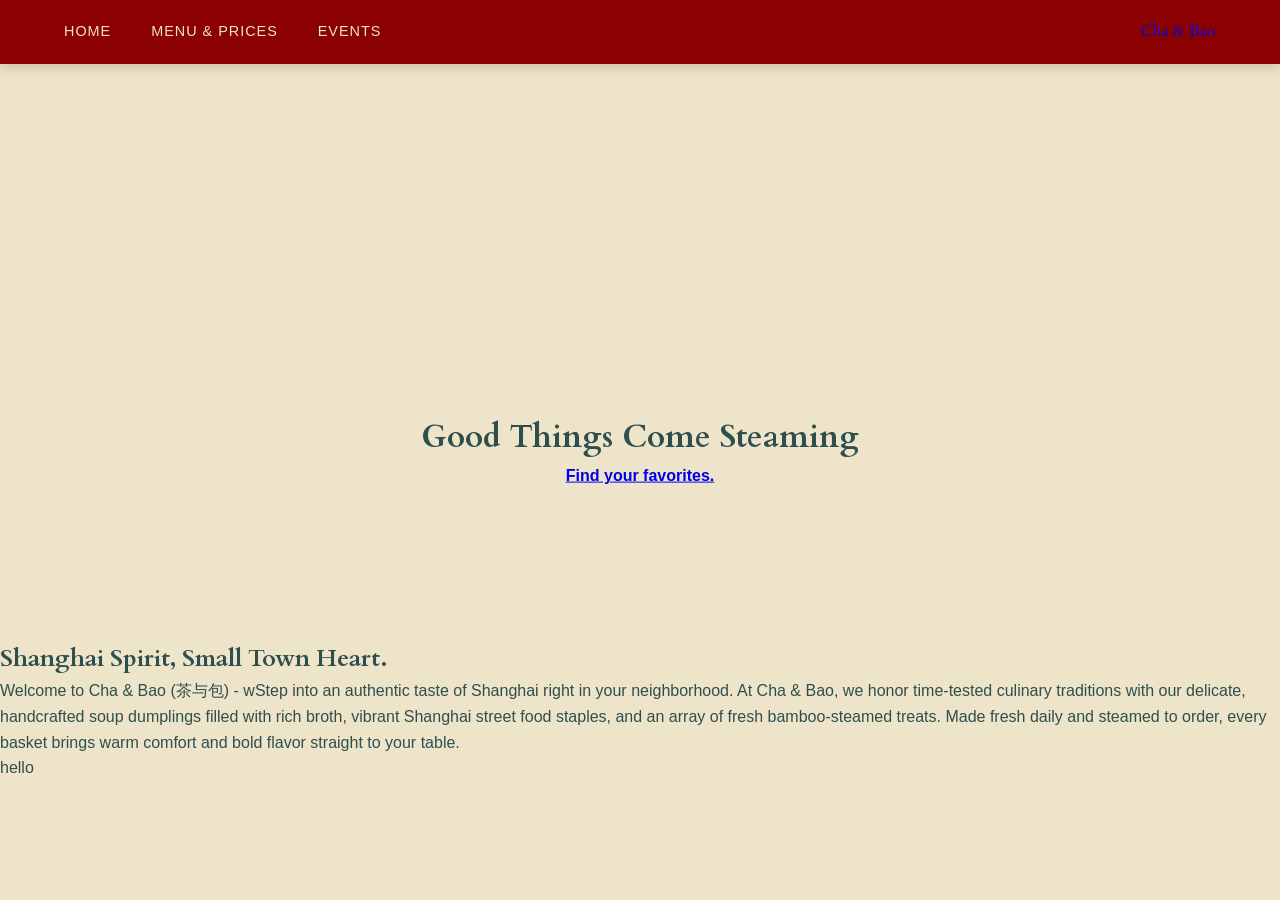
==== index.html @ 49b48677 "Update index.html" ====
<!DOCTYPE html>
<html lang="en">
<head>
    <meta charset="UTF-8">
    <meta name="viewport" content="width=device-width, initial-scale=1.0">
    <title>Cha & Bao | Your favorite Tea and Treats</title>
    <link href="https://fonts.googleapis.com/css2?family=Cardo:ital,wght@0,400;0,700;1,400&family=EB+Garamond:ital,wght@0,400..800;1,400..800&display=swap" rel="stylesheet">
    <link rel="stylesheet" href="style.css">
</head>
<body>
<header>
    <nav class="navbar">
        <ul class="navbar-tabs">
            <!-- Left Group -->
            <li class="nav-left">
                <a href="#catalogue">HOME</a>
                <a href="our-story.html">MENU & PRICES</a>
                <a href="events.html">EVENTS</a>
            </li>

            <!-- Center Group -->
            <li class="nav-center">
                <a id="brand-name" href="#home">Cha & Bao</a>
            </li>
        </ul>
    </nav>
</header>

 <!-- HERO SLIDER SECTION -->
    <main id="home" class="section-container">
        <div class="slider-wrapper">
            <div class="slider">
                <video id="slide-1" autoplay loop muted playsinline alt="Video Mat">
                    <source src="video/forma-vid.mp4" type="video/mp4">
                    Your browser does not support the video tag.
                </video>

                <img id="slide-2" src="images/Home-slider/yoga-pose-vig.png" alt="Yoga Session">

                <video id="slide-3" autoplay loop muted playsinline alt="Video Mat">
                    <source src="video/forma-mat-vid.mp4" type="video/mp4">
                    Your browser does not support the video tag.
                </video>
            </div>

            <div class="hero-overlay">
                <h1 class="home-quote">Good Things Come Steaming</h1>
                <div class="button-container">
                    <h4 class="shop-button"><a href="#catalogue">Find your favorites.</a></h4>
                </div>
            </div>

            <div class="slider-nav">
                <a href="#slide-1"></a>
                <a href="#slide-2"></a>
                <a href="#slide-3"></a>
            </div>
        </div>
    </main>

    <section>
        <div>
            <h1>Shanghai Spirit, Small Town Heart.</h1>
            <p>Welcome to Cha & Bao (茶与包) - wStep into an authentic taste of Shanghai 
                right in your neighborhood. At Cha & Bao, we honor time-tested culinary 
                traditions with our delicate, handcrafted soup dumplings filled with rich broth, 
                vibrant Shanghai street food staples, and an array of fresh bamboo-steamed treats.
                Made fresh daily and steamed to order, every basket brings warm comfort and bold 
                flavor straight to your table. 
            </p>

            <p> hello </p>
        </div>
    </section>
</body>
</html>
---- style.css ----
* {
    box-sizing: border-box;
    margin: 0;
    padding: 0;
}

html {
    scroll-behavior: smooth;
}

body {
    font-family: 'Poppins', sans-serif;
    background-color: #ede4ca; 
    color: #2f4f4f; 
    line-height: 1.6;
}

h1, h2, h3, 
#brand-name {
    font-family: 'Cardo', serif;
}

/*  NAVIGATION (HEADER) */
header {
    position: fixed;
    top: 0;
    left: 0;
    width: 100%;
    background-color: #8b0000; 
    box-shadow: 0 4px 12px rgba(0, 0, 0, 0.15);
    z-index: 1000;
}

.navbar-tabs {
    display: flex;
    justify-content: space-between;
    align-items: center;
    list-style: none;
    padding: 1.2rem 4rem;
}

.nav-left {
    display: flex;
    gap: 2.5rem;
}

.nav-left a {
    text-decoration: none;
    color: #ede4ca;
    font-size: 0.9rem;
    font-weight: 500;
    letter-spacing: 1px;
    transition: color 0.3s ease;
}

.nav-left a:hover {
    color: #d4af37; 
}

.nav-center a#brand-name {
    display: flex;
    justify-content: center;
    align-items: center;
    text-decoration: none;
}

.nav-logo {
    height: 70px; 
    width: auto;
    display: block;
    transition: transform 0.3s ease; /* Adds a smooth hover effect */
}

.nav-logo:hover {
    transform: scale(1.05);
}

/* =========================================
   HERO SLIDER
========================================= */
.hero-section {
    position: relative;
    width: 100%;
    height: 100vh;
    background-color: #1a1a1a;
}

.slider-wrapper {
    width: 100%;
    height: 100%;
    overflow: hidden;
}

.slider {
    display: flex;
    height: 100%;
    overflow-x: auto;
    scroll-snap-type: x mandatory;
    scrollbar-width: none; /* Firefox */
}

.slider::-webkit-scrollbar {
    display: none; /* Chrome/Safari */
}

.slider video, 
.slider img {
    flex: 0 0 100vw;
    width: 100vw;
    height: 100%;
    object-fit: cover;
    scroll-snap-align: start;
    filter: brightness(0.5); /* Darkens media to make text pop */
}

.hero-overlay {
    position: absolute;
    top: 50%;
    left: 50%;
    transform: translate(-50%, -50%);
    text-align: center;
    width: 90%;
    max-width: 1000px;
    z-index: 2;
}

.hero-quote {
    font-size: clamp(3rem, 6vw, 6rem);
    color: #faf8f5;
    text-shadow: 2px 4px 12px rgba(0, 0, 0, 0.8);
    margin-bottom: 2rem;
    line-height: 1.1;
}

/* Call to Action Buttons */
.cta-button {
    background-color: #8b0000; /* Deep Crimson Red */
    color: #faf8f5;
    font-family: 'Poppins', sans-serif;
    font-size: 1.1rem;
    font-weight: 600;
    text-transform: uppercase;
    letter-spacing: 1.5px;
    padding: 16px 40px;
    border-radius: 4px;
    text-decoration: none;
    display: inline-block;
    transition: background-color 0.3s ease, transform 0.2s ease;
    box-shadow: 0 4px 15px rgba(139, 0, 0, 0.4);
}

.cta-button:hover {
    background-color: #d4af37;
    color: #2f4f4f;
    transform: translateY(-3px);
    box-shadow: 0 6px 20px rgba(212, 175, 55, 0.4);
}

/* =========================================
   ABOUT SECTION
========================================= */
.about-section {
    padding: 6rem 2rem;
    background-color: #faf8f5;
    text-align: center;
}

.about-intro {
    max-width: 800px;
    margin: 0 auto 5rem auto;
}

.about-intro h2 {
    font-size: 3rem;
    color: #8b0000;
    margin-bottom: 1.5rem;
}

.about-intro p {
    font-size: 1.05rem;
    color: #2f4f4f;
    line-height: 1.8;
}

.features-wrapper {
    display: grid;
    grid-template-columns: repeat(auto-fit, minmax(280px, 1fr));
    gap: 2.5rem;
    max-width: 1200px;
    margin: 0 auto;
}

.feature-card {
    background: #ffffff;
    padding: 2.5rem 2rem;
    border-top: 8px solid #d4af37;
    border-radius: 0 0 8px 8px;
    box-shadow: 0 10px 30px rgba(0, 0, 0, 0.06);
    transition: transform 0.3s ease;
}

.feature-card h3 {
    font-size: 1.6rem;
    color: #8b0000;
    margin-bottom: 1rem;
}

.feature-card p {
    font-size: 0.95rem;
    color: #555;
}

/* =========================================
   PROMOTIONAL BOX (DOTTED STYLING)
========================================= */
.promo-section {
    padding: 7rem 2rem;
    background-color: #8b0000;
    background-size: 30px 30px;
    display: flex;
    justify-content: center;
    align-items: center;
}

.promo-content {
    background-color: #faf8f5;
    border: 8px dotted #d4af37;
    padding: 4rem 3rem;
    max-width: 750px;
    text-align: center;
    border-radius: 12px;
    box-shadow: 0 15px 40px rgba(0, 0, 0, 0.3);
}

.promo-content h2 {
    font-size: 2.8rem;
    color: #8b0000;
    margin-bottom: 0.5rem;
}

.promo-content h5 {
    font-family: 'Poppins', sans-serif;
    font-size: 1.2rem;
    font-weight: 600;
    color: #d4af37;
    margin-bottom: 1.5rem;
    text-transform: uppercase;
    letter-spacing: 1px;
}

.promo-content p {
    font-size: 1.1rem;
    color: #2f4f4f;
    margin-bottom: 2.5rem;
    font-style: italic;
}

/* =========================================
   LOCATION SECTION
========================================= */
.location-section {
    padding: 6rem 2rem;
    background-color: #ffffff;
    text-align: center;
}

.location-content {
    max-width: 800px;
    margin: 0 auto;
}

.location-content h2 {
    font-size: 3rem;
    color: #8b0000;
    margin-bottom: 1rem;
}

.location-content > p {
    font-size: 1.05rem;
    margin-bottom: 3rem;
    color: #555;
}

.location-content img {
    width: 100%;
    max-height: 450px;
    object-fit: cover;
    border-radius: 12px;
    margin-bottom: 2.5rem;
    box-shadow: 0 8px 25px rgba(0, 0, 0, 0.1);
}

.store-address {
    font-style: normal;
    font-size: 1.1rem;
    line-height: 1.8;
}

.store-address strong {
    font-family: 'Cardo', serif;
    font-size: 1.5rem;
    color: #8b0000;
    display: block;
    margin-bottom: 0.5rem;
}

/* =========================================
   MENU HERO INTRO
========================================= */
.menu-section {
    padding: 12rem 2rem 6rem 2rem;
    background-color: #faf8f5;
    color: #1a1a1a;
    text-align: center;
}

.menu-section h1 {
    font-size: clamp(3rem, 5vw, 4.5rem);
    color: #d4af37;
    margin-bottom: 1rem;
}

.menu-section p {
    font-size: 1.1rem;
    margin-bottom: 2.5rem;
    opacity: 0.9;
}

.order-button a {
    background-color: #8b0000;
    color: #faf8f5;
    padding: 14px 36px;
    border-radius: 4px;
    text-decoration: none;
    font-weight: 600;
    letter-spacing: 1px;
    transition: background-color 0.3s ease;
}

.order-button a:hover {
    background-color: #faf8f5;
    color: #8b0000;
}

/* =========================================
   MENU CATALOGUE GRID (CSS GRID)
========================================= */
.menu-options {
    display: grid;
    grid-template-columns: repeat(auto-fill, minmax(280px, 1fr));
    gap: 2.5rem;
    max-width: 1300px;
    margin: 0 auto;
    padding: 5rem 2rem;
}

/* Spans the category title across all grid columns */
.menu-options > h1 {
    grid-column: 1 / -1;
    text-align: center;
    font-size: 2.8rem;
    color: #8b0000;
    border-bottom: 2px solid #d4af37;
    padding-bottom: 1rem;
    margin-bottom: 1rem;
}

.menu-card {
    background-color: #ffffff;
    border-radius: 8px;
    overflow: hidden;
    box-shadow: 0 4px 15px rgba(0, 0, 0, 0.05);
    display: flex;
    flex-direction: column;
    transition: transform 0.3s ease, box-shadow 0.3s ease;
}

.menu-card:hover {
    transform: translateY(-8px);
    box-shadow: 0 12px 30px rgba(0, 0, 0, 0.1);
}

.mat-img-wrapper {
    position: relative;
    width: 100%;
    aspect-ratio: 4 / 3;
    background-color: #e9e5df; /* Placeholder bg */
    overflow: hidden;
}

.mat-img-wrapper img {
    width: 100%;
    height: 100%;
    object-fit: cover;
    position: absolute;
    top: 0;
    left: 0;
    transition: opacity 0.4s ease;
}

.hover-img {
    opacity: 0;
    z-index: 1;
}

.mat-img-wrapper:hover .hover-img {
    opacity: 1;
}

.mat-img-wrapper:hover .base-img {
    opacity: 0;
}

.badge {
    position: absolute;
    top: 15px;
    left: 15px;
    background-color: #d4af37;
    color: #1a1a1a;
    padding: 6px 12px;
    font-size: 0.75rem;
    font-weight: 700;
    letter-spacing: 1px;
    border-radius: 4px;
    z-index: 2;
}

/* Quick Add Hover Button */
.quick-add-btn {
    position: absolute;
    bottom: -60px;
    left: 50%;
    transform: translateX(-50%);
    background-color: #8b0000;
    color: #ffffff;
    border: none;
    padding: 12px 0;
    width: 85%;
    border-radius: 4px;
    font-family: 'Poppins', sans-serif;
    font-weight: 600;
    letter-spacing: 1px;
    cursor: pointer;
    opacity: 0;
    z-index: 3;
    transition: bottom 0.3s ease, opacity 0.3s ease, background-color 0.2s ease;
}

.menu-card:hover .quick-add-btn {
    bottom: 20px;
    opacity: 1;
}

.quick-add-btn:hover {
    background-color: #2f4f4f;
}

.food-info {
    padding: 1.5rem;
    display: flex;
    flex-direction: column;
    align-items: center;
    text-align: center;
    flex-grow: 1;
    justify-content: space-between;
}

.food-name {
    font-size: 1.05rem;
    font-weight: 600;
    color: #2f4f4f;
    margin-bottom: 0.8rem;
    line-height: 1.4;
}

.food-price {
    font-size: 1.2rem;
    font-weight: 700;
    color: #8b0000;
}

/* =========================================
   MENU NOTES
========================================= */
.menu-notes {
    max-width: 900px;
    margin: 0 auto 6rem auto;
    padding: 3rem;
    background-color: #2f4f4f;
    color: #faf8f5;
    border-radius: 8px;
    box-shadow: 0 10px 30px rgba(0, 0, 0, 0.15);
}

.menu-notes ul {
    list-style-type: none;
}

.menu-notes li {
    font-size: 1rem;
    margin-bottom: 1rem;
    display: flex;
    align-items: flex-start;
}

.menu-notes li::before {
    content: '🥟';
    margin-right: 12px;
    font-size: 1.2rem;
}

/* =========================================
   RESPONSIVENESS
========================================= */
@media (max-width: 992px) {
    .promo-content {
        padding: 3rem 2rem;
    }
    
    .menu-options {
        grid-template-columns: repeat(auto-fill, minmax(240px, 1fr));
    }
}

@media (max-width: 768px) {
    .navbar-tabs {
        flex-direction: column;
        padding: 1rem;
        gap: 1rem;
    }
    
    .nav-left {
        width: 100%;
        justify-content: center;
        gap: 1.5rem;
    }
    
    .hero-quote {
        font-size: 3rem;
    }

    .about-section {
        padding: 4rem 1.5rem;
    }

    .promo-section {
        padding: 4rem 1.5rem;
    }
    
    .promo-content h2 {
        font-size: 2.2rem;
    }

    .menu-options {
        padding: 3rem 1.5rem;
    }

    .menu-options > h1 {
        font-size: 2.2rem;
    }

    .quick-add-btn {
        /* Always show on mobile since there is no hover */
        bottom: 20px;
        opacity: 1;
        background-color: rgba(139, 0, 0, 0.9);
    }
}
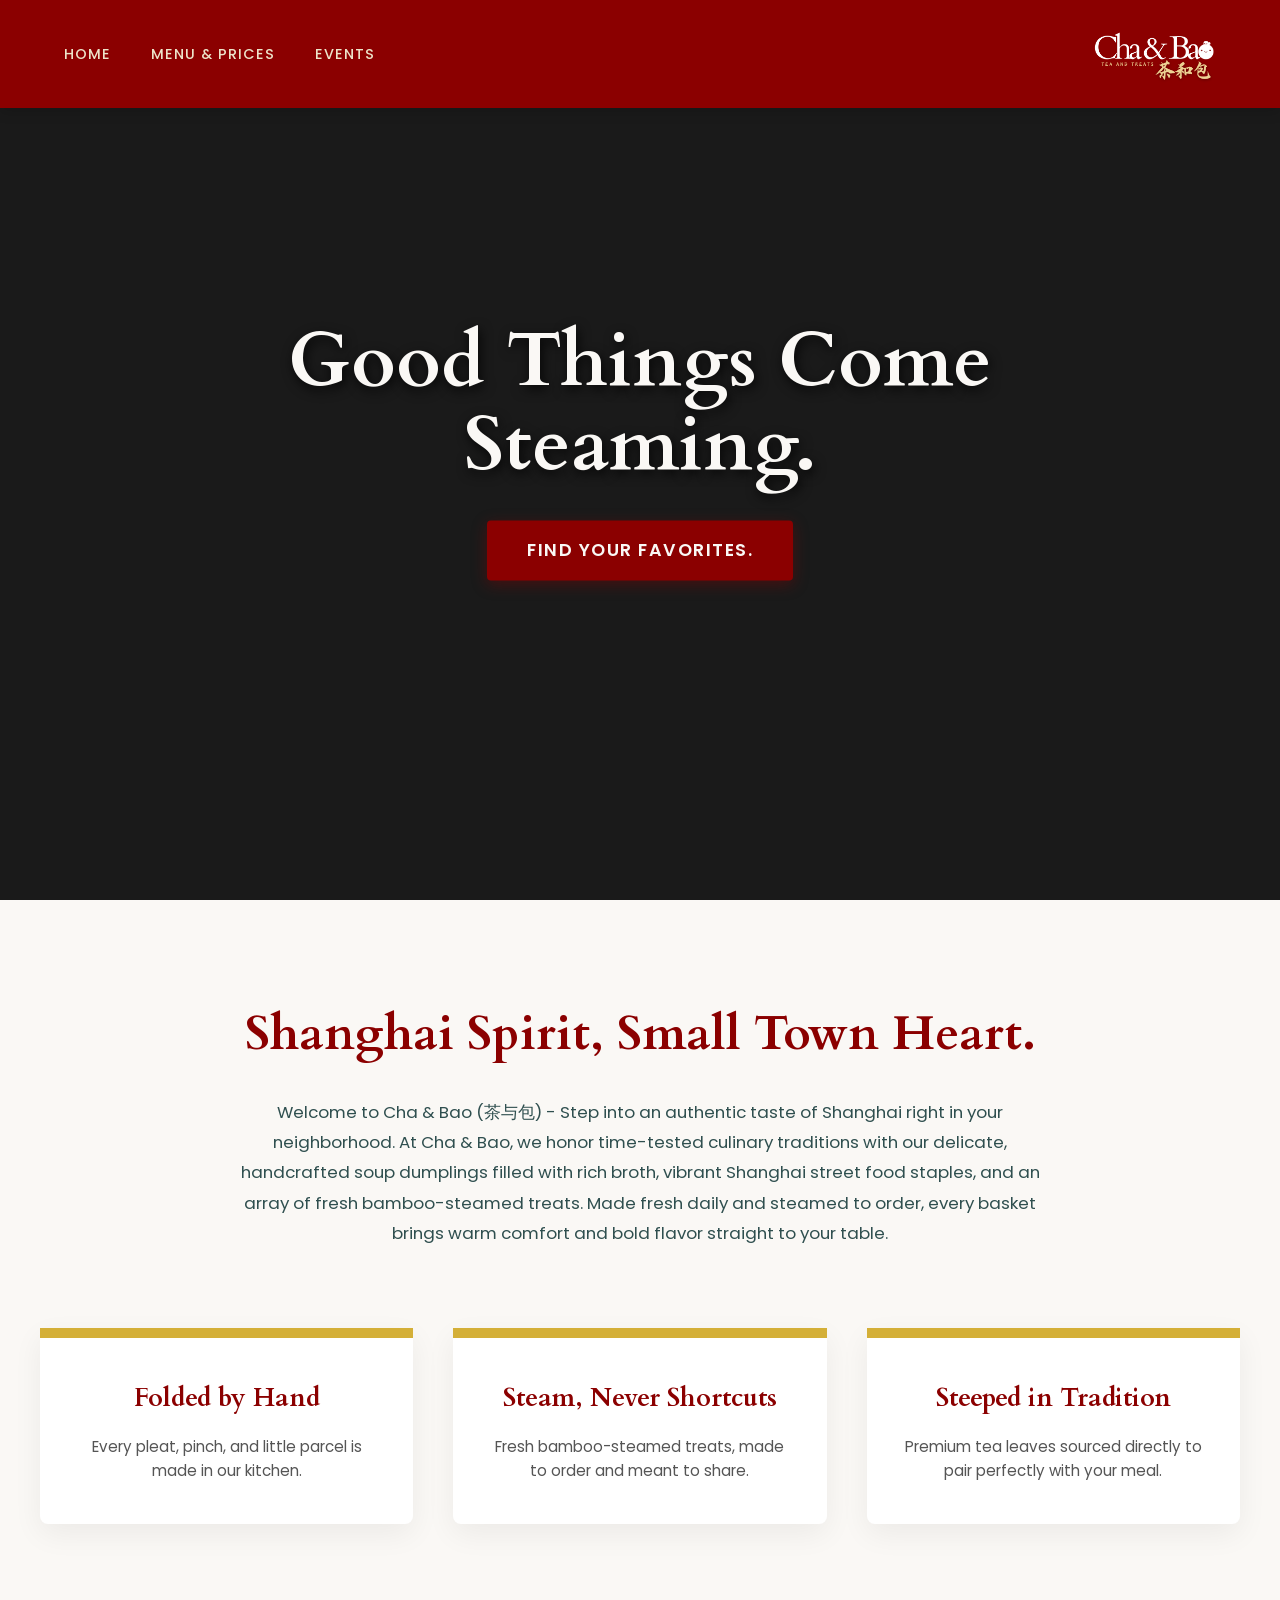
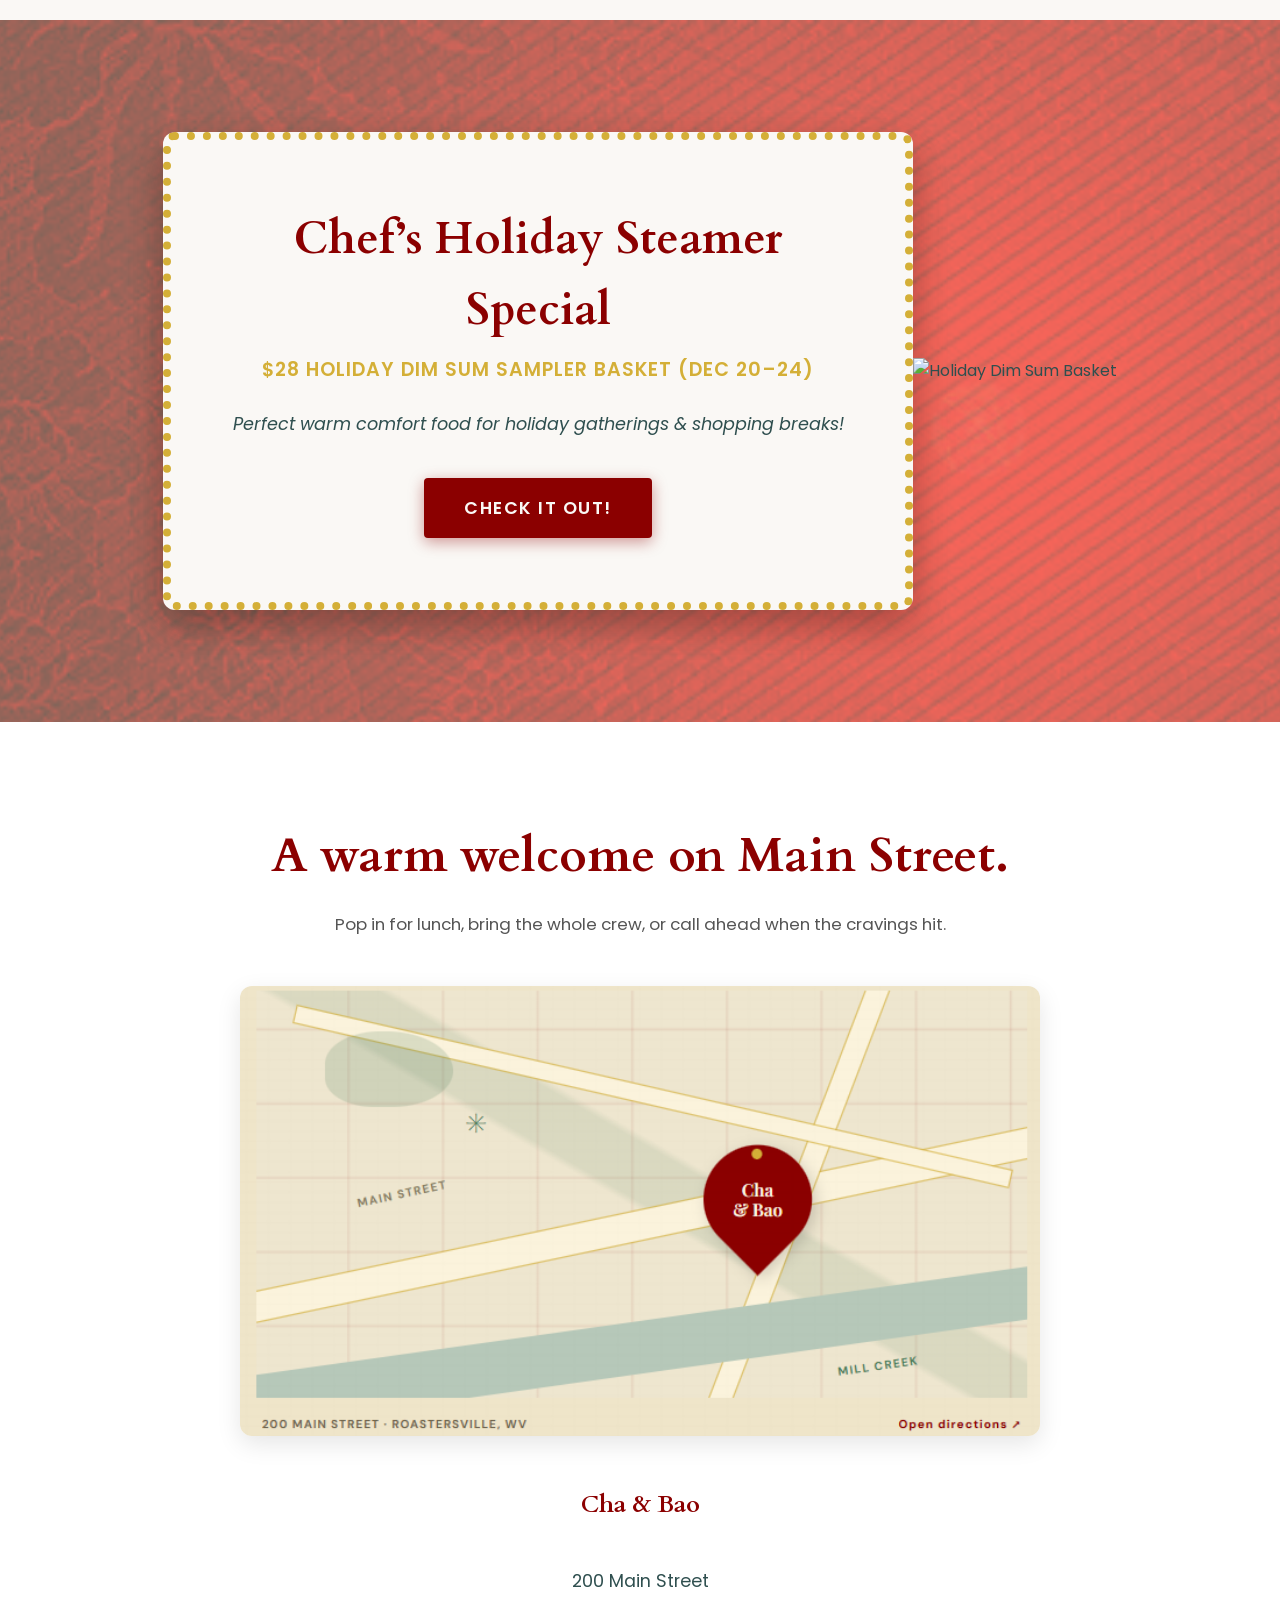
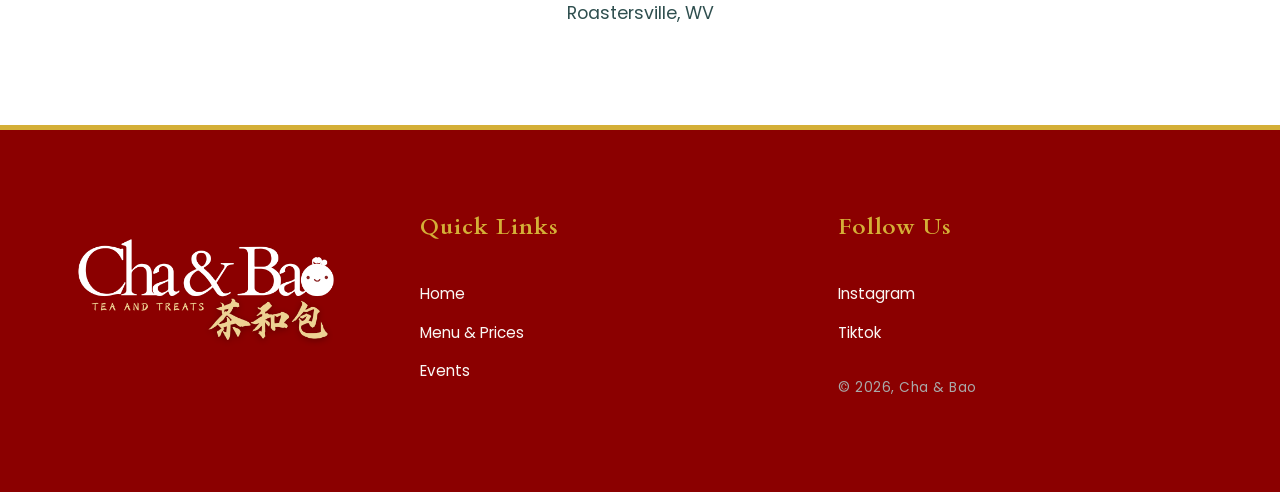
==== commit e003f8c2: "Added images + revised image names" ====
--- a/index.html
+++ b/index.html
@@ -3,9 +3,11 @@
 <head>
     <meta charset="UTF-8">
     <meta name="viewport" content="width=device-width, initial-scale=1.0">
-    <title>Cha & Bao | Your favorite Tea and Treats</title>
+    <title>Cha & Bao - Manager: IRELLE MIRANDA & Assistant Manager: IRISH MATIGNAS  </title>
     <link href="https://fonts.googleapis.com/css2?family=Cardo:ital,wght@0,400;0,700;1,400&family=EB+Garamond:ital,wght@0,400..800;1,400..800&display=swap" rel="stylesheet">
     <link rel="stylesheet" href="style.css">
+    <link href="https://fonts.googleapis.com/css2?family=Poppins:ital,wght@0,100;0,200;0,300;0,400;0,500;0,600;0,700;0,800;0,900;1,100;1,200;1,300;1,400;1,500;1,600;1,700;1,800;1,900&display=swap" rel="stylesheet">
+    <link rel="icon" type="image/png" sizes="180x180" href="images/dumpling-logo.png">
 </head>
 <body>
 <header>
@@ -13,40 +15,45 @@
         <ul class="navbar-tabs">
             <!-- Left Group -->
             <li class="nav-left">
-                <a href="#catalogue">HOME</a>
-                <a href="our-story.html">MENU & PRICES</a>
+                <a href="#home">HOME</a>
+                <a href="menu.html">MENU & PRICES</a>
                 <a href="events.html">EVENTS</a>
             </li>
 
             <!-- Center Group -->
             <li class="nav-center">
-                <a id="brand-name" href="#home">Cha & Bao</a>
+                <a id="brand-name" href="#home">
+                    <img src="images/chaobao-logo.png" alt="Cha & Bao Logo" class="nav-logo">
+                </a>
             </li>
         </ul>
     </nav>
 </header>
 
- <!-- HERO SLIDER SECTION -->
-    <main id="home" class="section-container">
+    <!-- HERO SLIDER SECTION -->
+    <main id="home" class="hero-section">
         <div class="slider-wrapper">
             <div class="slider">
-                <video id="slide-1" autoplay loop muted playsinline alt="Video Mat">
-                    <source src="video/forma-vid.mp4" type="video/mp4">
+                <video id="slide-1" autoplay loop muted playsinline alt="Steaming Dumplings Video">
+                    <source src="videos/landing-page1.mp4" type="video/mp4">
                     Your browser does not support the video tag.
                 </video>
 
-                <img id="slide-2" src="images/Home-slider/yoga-pose-vig.png" alt="Yoga Session">
+                <video id="slide-2" autoplay loop muted playsinline alt="Steaming Dumplings Video">
+                    <source src="videos/landing-page2.mp4" type="video/mp4">
+                    Your browser does not support the video tag.
+                </video>
 
-                <video id="slide-3" autoplay loop muted playsinline alt="Video Mat">
-                    <source src="video/forma-mat-vid.mp4" type="video/mp4">
+                <video id="slide-3" autoplay loop muted playsinline alt="Steaming Dumplings Video">
+                    <source src="videos/landing-page3.mp4" type="video/mp4">
                     Your browser does not support the video tag.
                 </video>
             </div>
 
             <div class="hero-overlay">
-                <h1 class="home-quote">Good Things Come Steaming</h1>
+                <h1 class="hero-quote">Good Things Come Steaming.</h1>
                 <div class="button-container">
-                    <h4 class="shop-button"><a href="#catalogue">Find your favorites.</a></h4>
+                    <a href="menu.html" class="cta-button">Find your favorites.</a>
                 </div>
             </div>
 
@@ -58,19 +65,100 @@
         </div>
     </main>
 
-    <section>
-        <div>
-            <h1>Shanghai Spirit, Small Town Heart.</h1>
-            <p>Welcome to Cha & Bao (茶与包) - wStep into an authentic taste of Shanghai 
+    <!-- ABOUT SECTION -->
+    <section id="about" class="about-section">
+        <div class="about-intro">
+            <h2>Shanghai Spirit, Small Town Heart.</h2>
+            <p>Welcome to Cha & Bao (茶与包) - Step into an authentic taste of Shanghai 
                 right in your neighborhood. At Cha & Bao, we honor time-tested culinary 
                 traditions with our delicate, handcrafted soup dumplings filled with rich broth, 
                 vibrant Shanghai street food staples, and an array of fresh bamboo-steamed treats.
                 Made fresh daily and steamed to order, every basket brings warm comfort and bold 
                 flavor straight to your table. 
             </p>
+        </div>
 
-            <p> hello </p>
+        <div class="features-wrapper">
+            <div class="feature-card">
+                <h3>Folded by Hand</h3>
+                <p>Every pleat, pinch, and little parcel is made in our kitchen.</p>
+            </div>
+
+            <div class="feature-card">
+                <h3>Steam, Never Shortcuts</h3>
+                <p>Fresh bamboo-steamed treats, made to order and meant to share.</p>
+            </div>
+
+            <div class="feature-card">
+                <h3>Steeped in Tradition</h3>
+                <p>Premium tea leaves sourced directly to pair perfectly with your meal.</p>
+            </div>
         </div>
     </section>
+
+    <!-- PROMO SECTION -->
+    <section id="promo" class="promo-section">
+        <div class="promo-content">
+            <h2>Chef’s Holiday Steamer Special</h2>
+            <h5>$28 Holiday Dim Sum Sampler Basket (Dec 20–24)</h5>
+            <p>Perfect warm comfort food for holiday gatherings & shopping breaks!</p>
+
+            <div class="button-container">
+                <a href="menu.html" class="cta-button">Check it out!</a>
+            </div>
+        </div>
+        
+        <!-- Added a proper class and placeholder image for your promo -->
+        <div class="promo-image-wrapper">
+            <img src="images/hero-slider/dim-sum-spread.png" alt="Holiday Dim Sum Basket">
+        </div>
+    </section>
+
+    <!-- LOCATION SECTION -->
+    <section id="location" class="location-section">
+        <div class="location-content">
+            <h2>A warm welcome on Main Street.</h2>
+            <p>Pop in for lunch, bring the whole crew, or call ahead when the cravings hit.</p>
+            
+            <img src="images/map.png" alt="Cha and Bao Storefront">
+            
+            <address class="store-address">
+                <strong>Cha & Bao</strong><br>
+                200 Main Street<br>
+                Roastersville, WV
+            </address>
+        </div>
+    </section>
+
+     <!-- FOOTER SECTION -->
+    <footer>
+        <section class="footer-section">
+            <div class="footer-content">
+                <div class="forma-descrip">
+                    <a href="index.html">
+                        <img id="chaobao-logo" src="images/chaobao-logo.png" alt="Chaobao-Logo">
+                    </a>
+                </div>
+
+                <div class="footer-column quick-links">
+                    <h4>Quick Links</h4>
+                    <ul>
+                        <li><a href="index.html">Home</a></li>
+                        <li><a href="menu.html">Menu & Prices</a></li>
+                        <li><a href="events.html">Events</a></li>
+                    </ul>
+                </div>
+
+                <div class="footer-column social-links">
+                    <h4>Follow Us</h4>
+                    <ul>
+                        <li><a href="https://www.instagram.com" target="_blank">Instagram</a></li>
+                        <li><a href="https://www.tiktok.com" target="_blank">Tiktok</a></li>
+                        <li class="copyright">© 2026, Cha & Bao</li>
+                    </ul>
+                </div>
+            </div>
+        </section>
+    </footer>
 </body>
 </html>
--- a/style.css
+++ b/style.css
@@ -110,7 +110,7 @@
     height: 100%;
     object-fit: cover;
     scroll-snap-align: start;
-    filter: brightness(0.5); /* Darkens media to make text pop */
+    filter: brightness(0.5);
 }
 
 .hero-overlay {
@@ -193,7 +193,7 @@
 .feature-card {
     background: #ffffff;
     padding: 2.5rem 2rem;
-    border-top: 8px solid #d4af37;
+    border-top: 10px solid #d4af37;
     border-radius: 0 0 8px 8px;
     box-shadow: 0 10px 30px rgba(0, 0, 0, 0.06);
     transition: transform 0.3s ease;
@@ -215,11 +215,11 @@
 ========================================= */
 .promo-section {
     padding: 7rem 2rem;
-    background-color: #8b0000;
-    background-size: 30px 30px;
+    background-image: url(images/red-bkg.png);
     display: flex;
     justify-content: center;
     align-items: center;
+    filter: brightness(1);
 }
 
 .promo-content {
@@ -418,7 +418,7 @@
     background-color: #d4af37;
     color: #1a1a1a;
     padding: 6px 12px;
-    font-size: 0.75rem;
+    font-size: 1rem;
     font-weight: 700;
     letter-spacing: 1px;
     border-radius: 4px;
@@ -431,11 +431,13 @@
     bottom: -60px;
     left: 50%;
     transform: translateX(-50%);
+
     background-color: #8b0000;
     color: #ffffff;
     border: none;
     padding: 12px 0;
     width: 85%;
+
     border-radius: 4px;
     font-family: 'Poppins', sans-serif;
     font-weight: 600;
@@ -510,6 +512,117 @@
 }
 
 /* =========================================
+   FOOTER SECTION
+========================================= */
+.footer-section {
+    background-color: #8b0000; /* Dark Slate Charcoal */
+    width: 100%;
+    color: #faf8f5;
+    font-family: 'Poppins', sans-serif;
+    border-top: 5px solid #d4af37; /* Gold accent line */
+}
+
+.footer-content {
+    max-width: 1200px;
+    margin: 0 auto;
+    padding: 5rem 2rem;
+    display: flex;
+    flex-wrap: wrap;
+    justify-content: space-between;
+    align-items: flex-start;
+    gap: 3rem;
+}
+
+.forma-descrip {
+    flex: 1 1 250px;
+    max-width: 300px;
+}
+
+#chaobao-logo {
+    height: 150px; /* Adjust this to size your logo */
+    width: auto;
+    display: block;
+    margin-bottom: 1rem;
+}
+
+.footer-column {
+    flex: 1 1 200px;
+}
+
+.footer-column h4 {
+    font-family: 'Cardo', serif;
+    font-size: 1.4rem;
+    color: #d4af37; /* Warm Gold */
+    margin-bottom: 1.5rem;
+    position: relative;
+    letter-spacing: 1px;
+}
+
+/* Red underline accent for footer headers */
+.footer-column h4::after {
+    content: '';
+    display: block;
+    width: 40px;
+    height: 3px;
+    background-color: #8b0000; /* Deep Crimson */
+    margin-top: 8px;
+    border-radius: 2px;
+}
+
+.footer-column ul {
+    list-style: none;
+    padding: 0;
+    margin: 0;
+}
+
+.footer-column li {
+    margin-bottom: 0.8rem;
+}
+
+.footer-column a {
+    color: #faf8f5;
+    text-decoration: none;
+    font-size: 0.95rem;
+    transition: color 0.3s ease, transform 0.3s ease;
+    display: inline-block;
+}
+
+/* Hover effect for links */
+.footer-column a:hover {
+    color: #d4af37;
+    transform: translateX(4px);
+}
+
+.social-links li.copyright {
+    margin-top: 2rem;
+    font-size: 0.85rem;
+    color: #a9a9a9;
+    letter-spacing: 0.5px;
+}
+
+/* =========================================
+   FOOTER RESPONSIVENESS
+========================================= */
+@media (max-width: 768px) {
+    .footer-content {
+        flex-direction: column;
+        text-align: center;
+        align-items: center;
+        gap: 3rem;
+        padding: 4rem 1.5rem;
+    }
+
+    .footer-column h4::after {
+        margin: 8px auto 0 auto; /* Centers the red underline on mobile */
+    }
+    
+    .forma-descrip {
+        display: flex;
+        justify-content: center;
+    }
+}
+
+/* =========================================
    RESPONSIVENESS
 ========================================= */
 @media (max-width: 992px) {
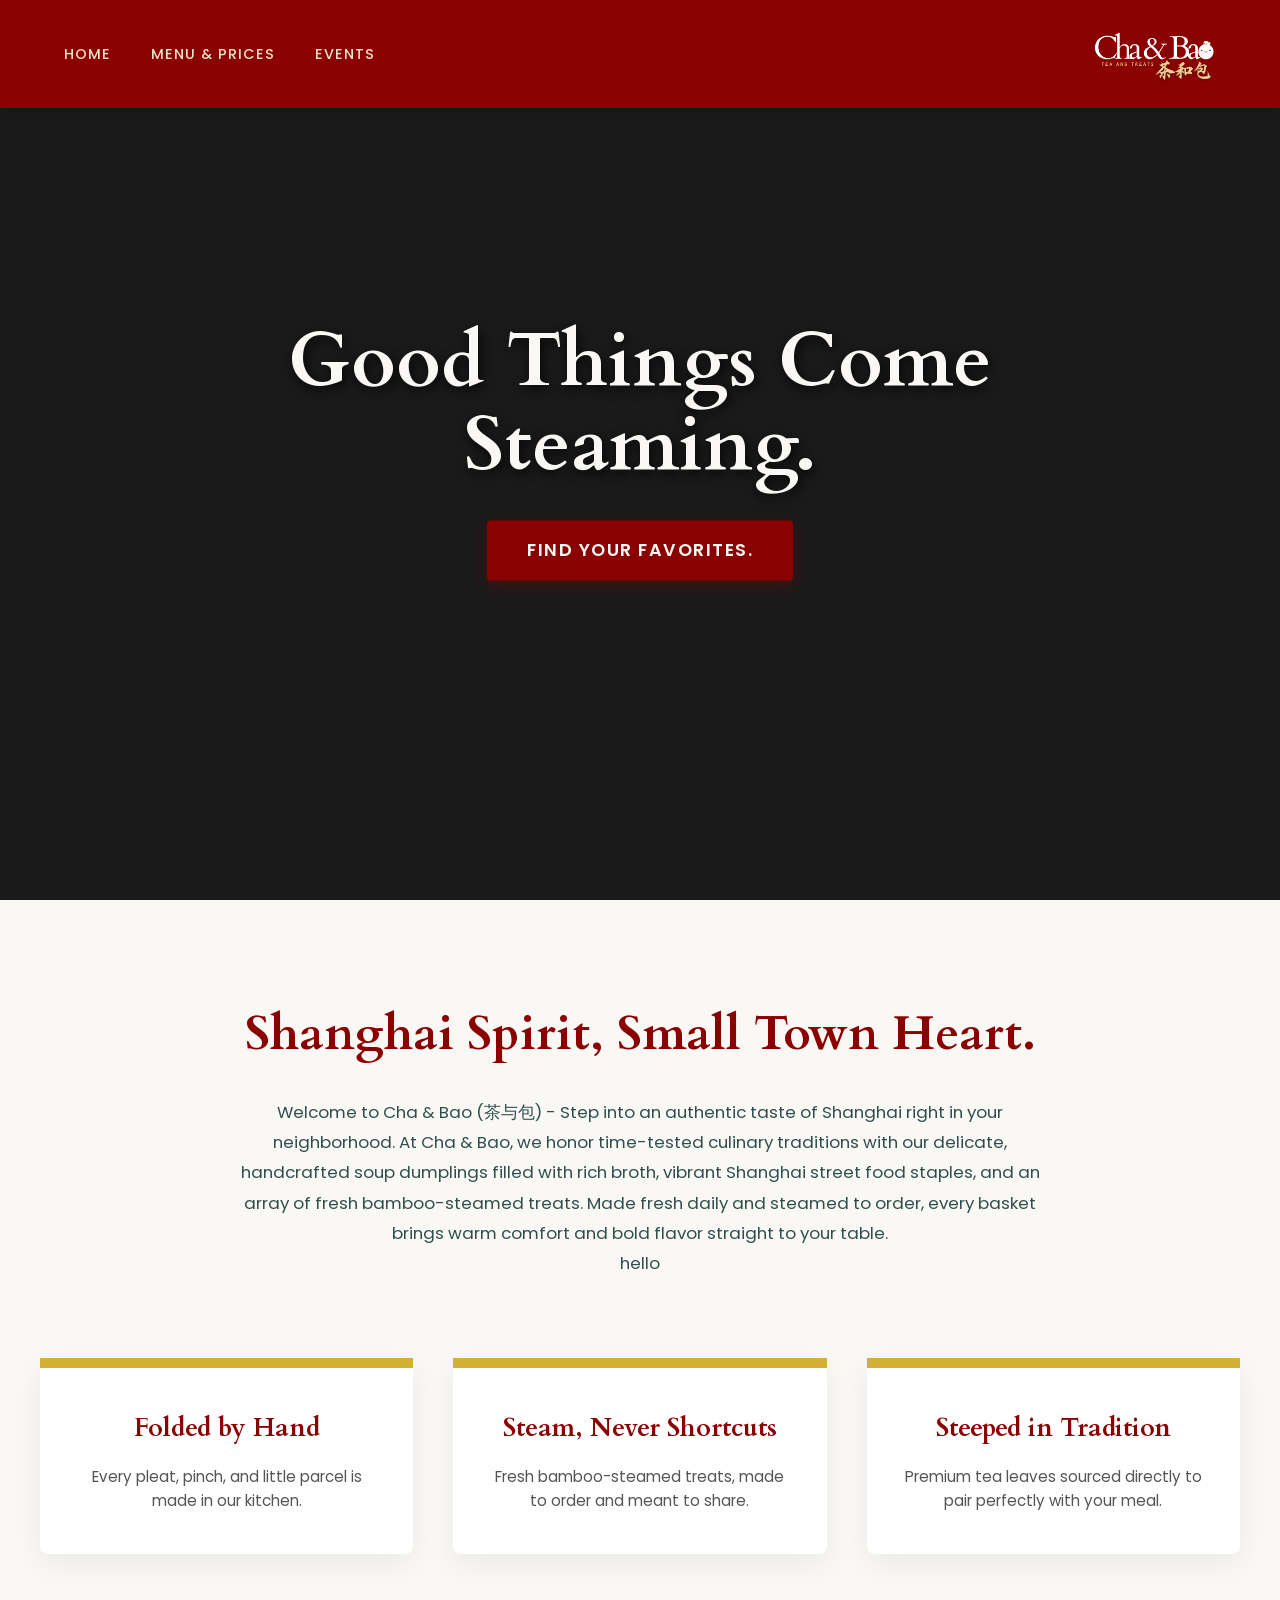
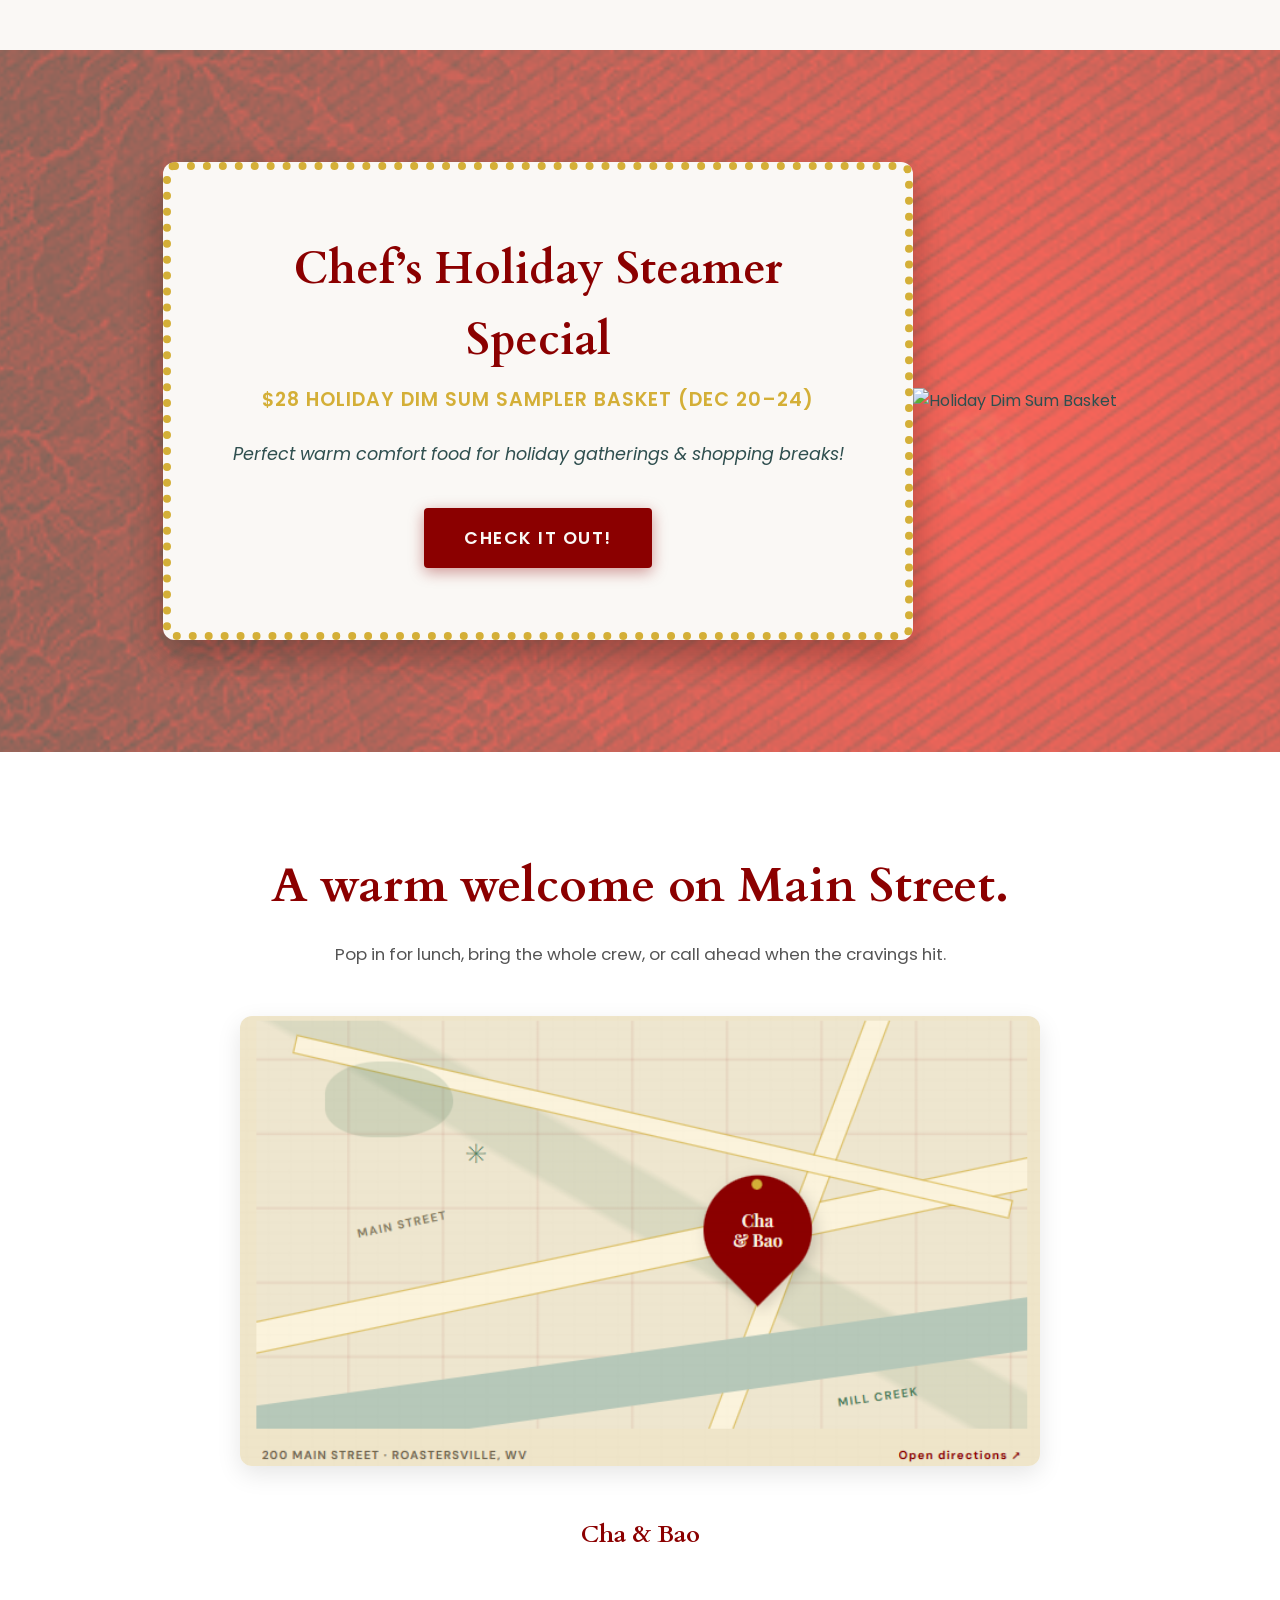
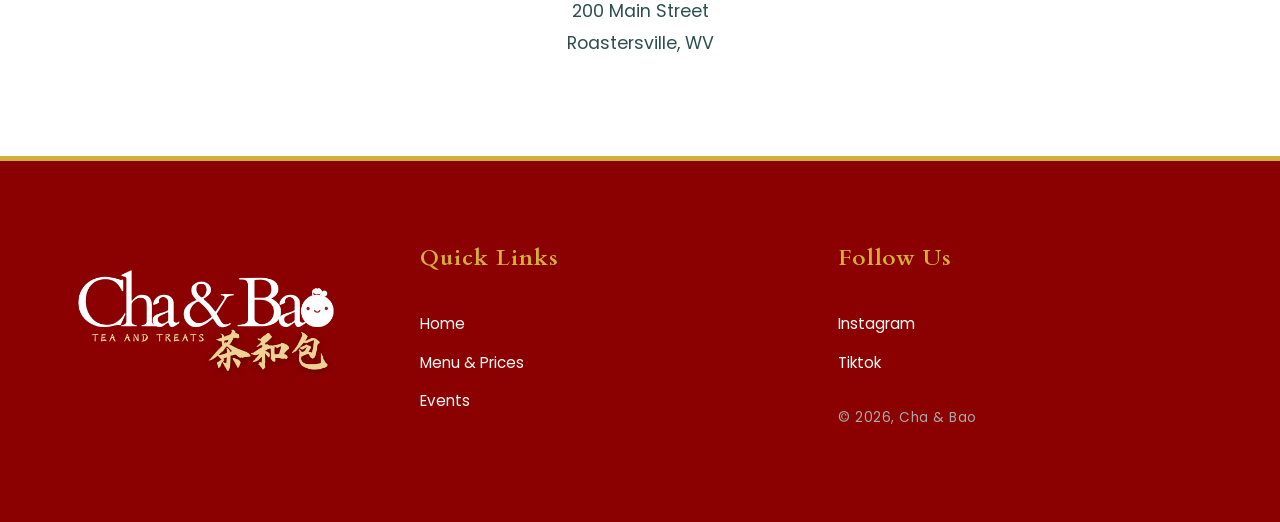
==== commit 10b74a93: "Merge branch 'main' of https://github.com/ryuzak1i/Cha-Bao" ====
--- a/index.html
+++ b/index.html
@@ -76,6 +76,8 @@
                 Made fresh daily and steamed to order, every basket brings warm comfort and bold 
                 flavor straight to your table. 
             </p>
+
+            <p> hello </p>
         </div>
 
         <div class="features-wrapper">
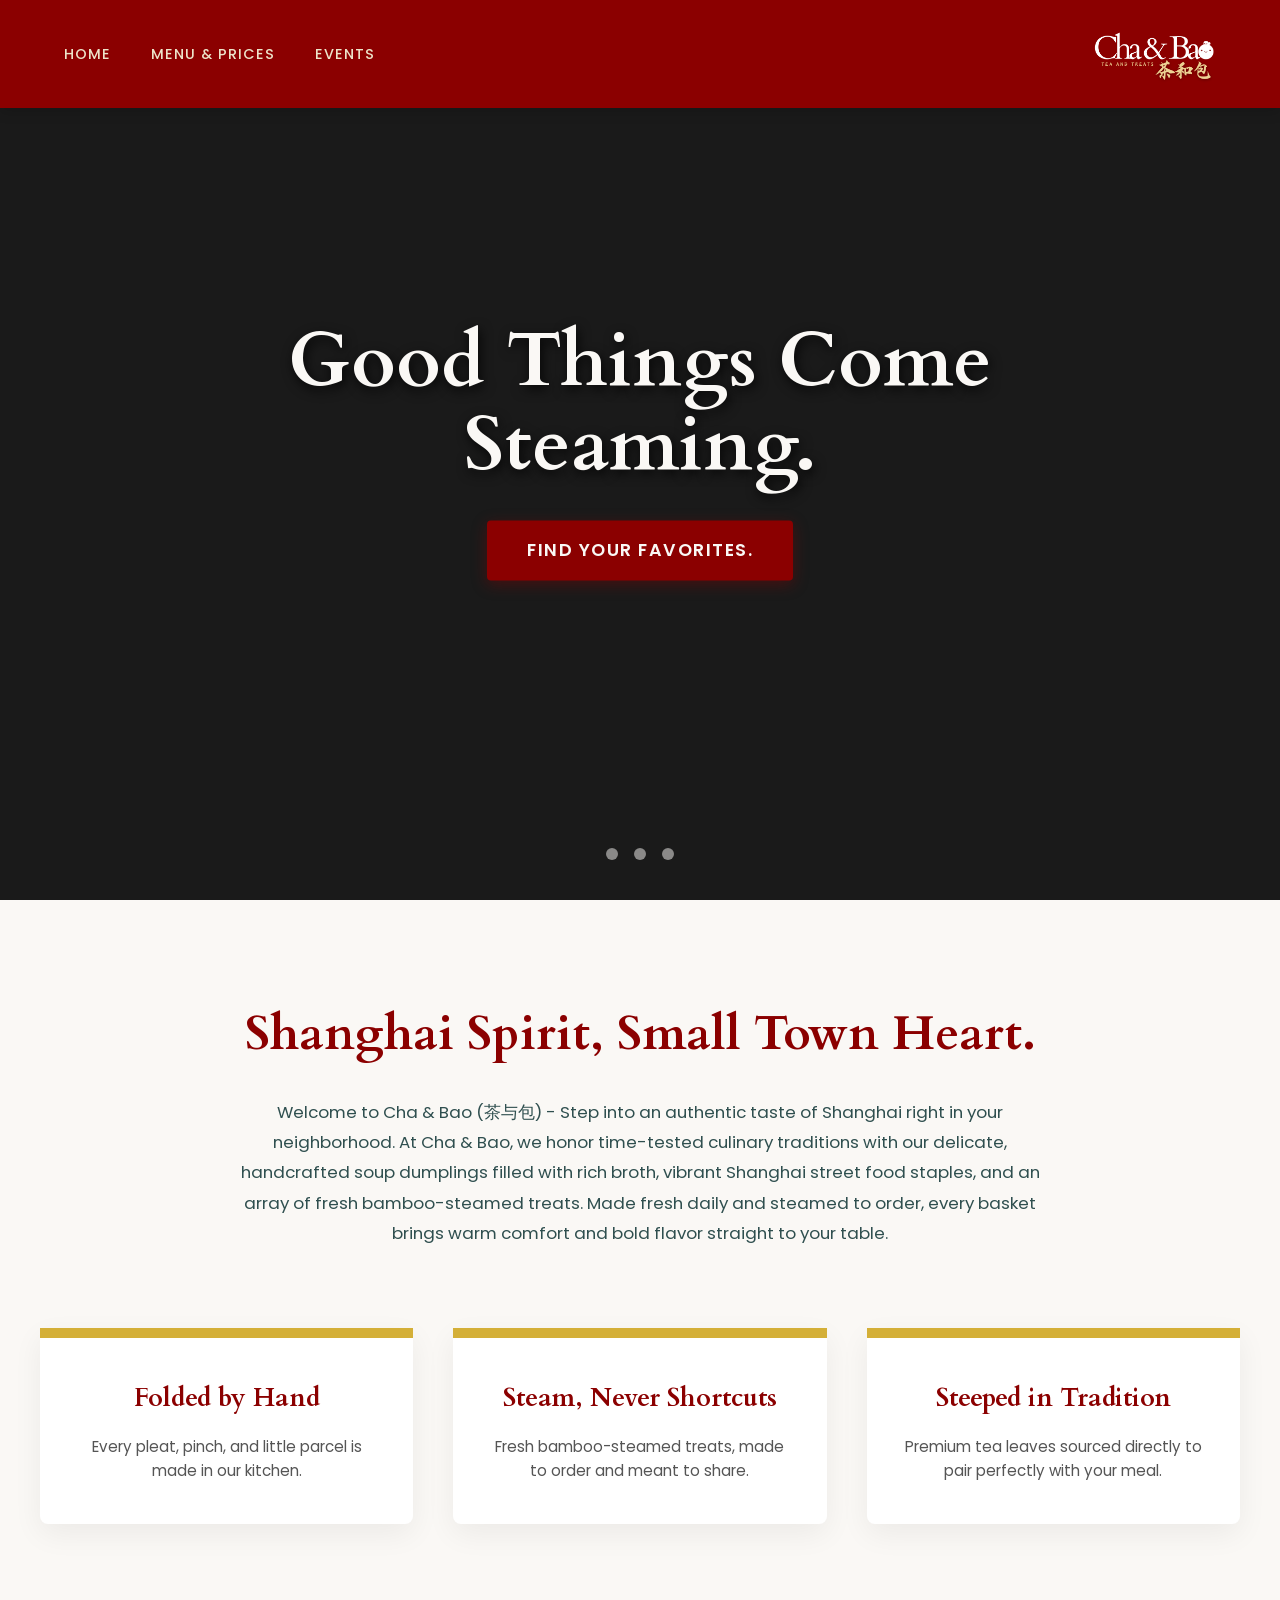
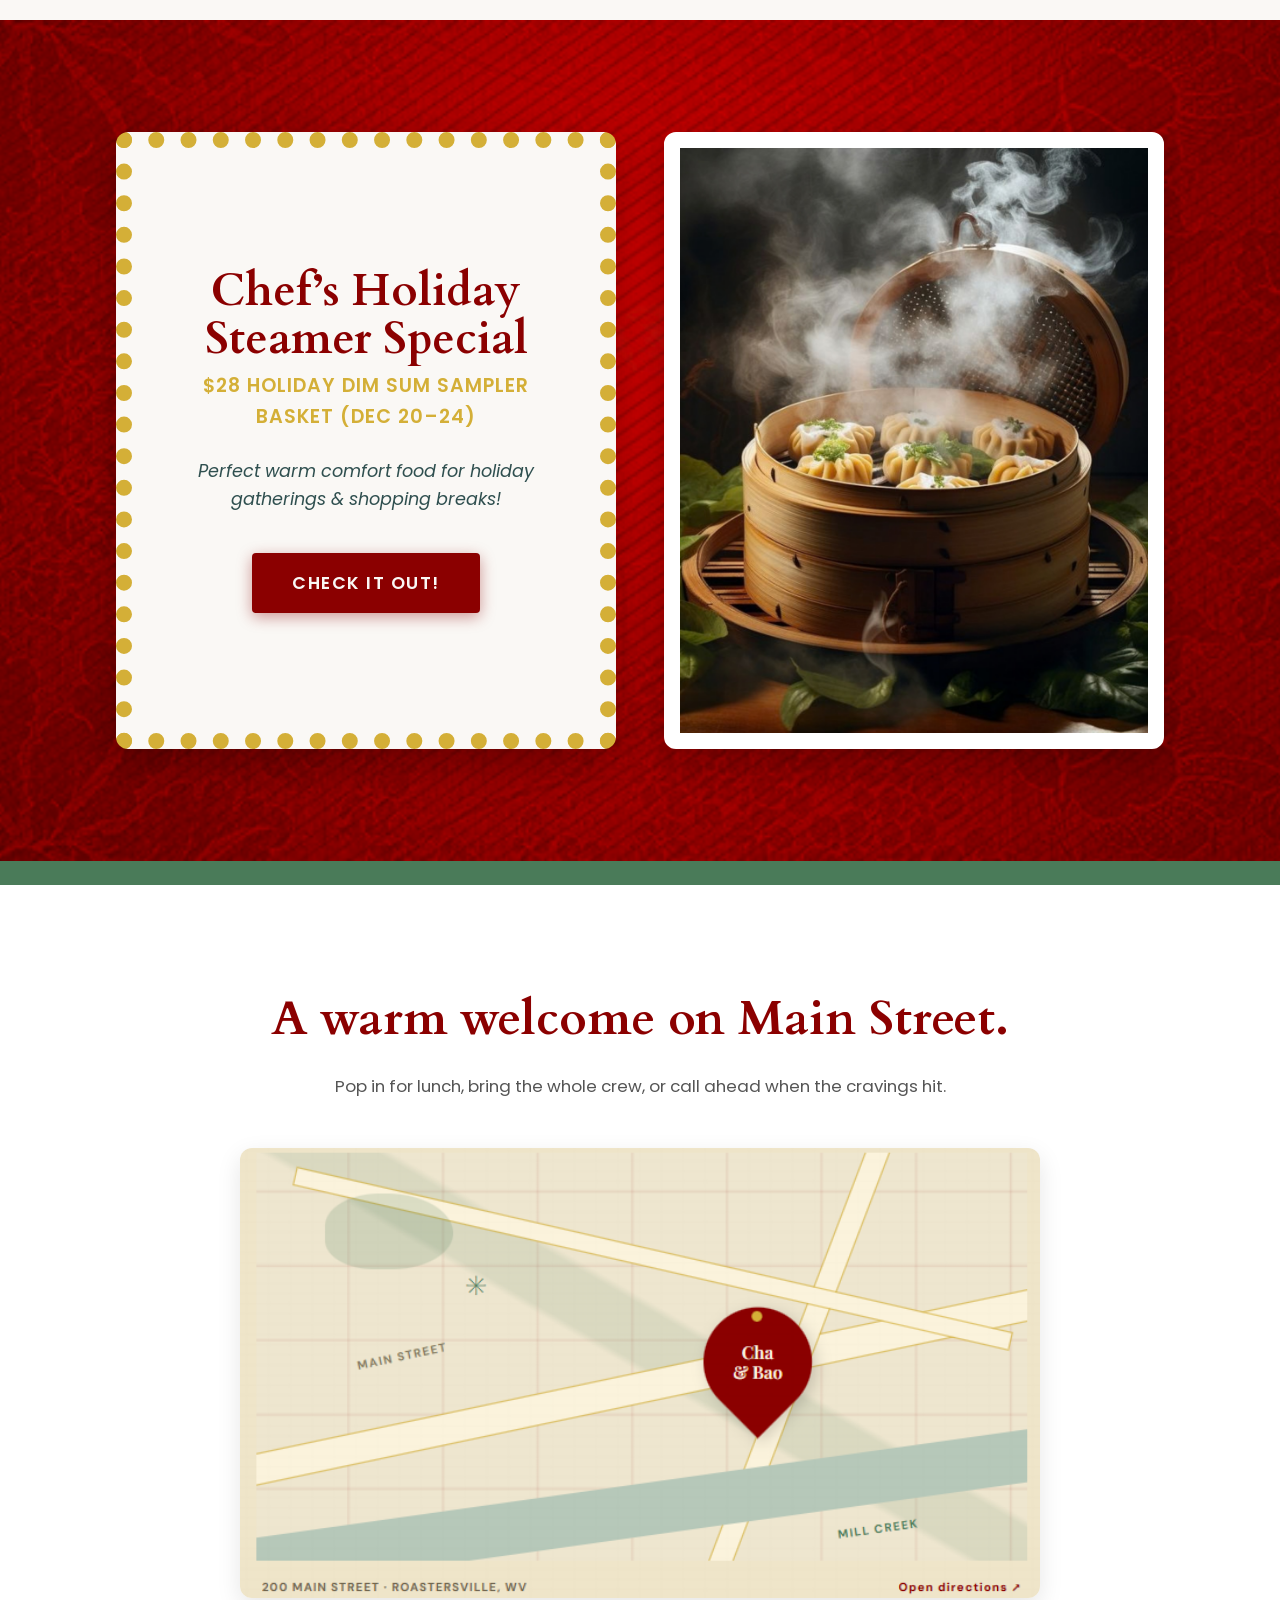
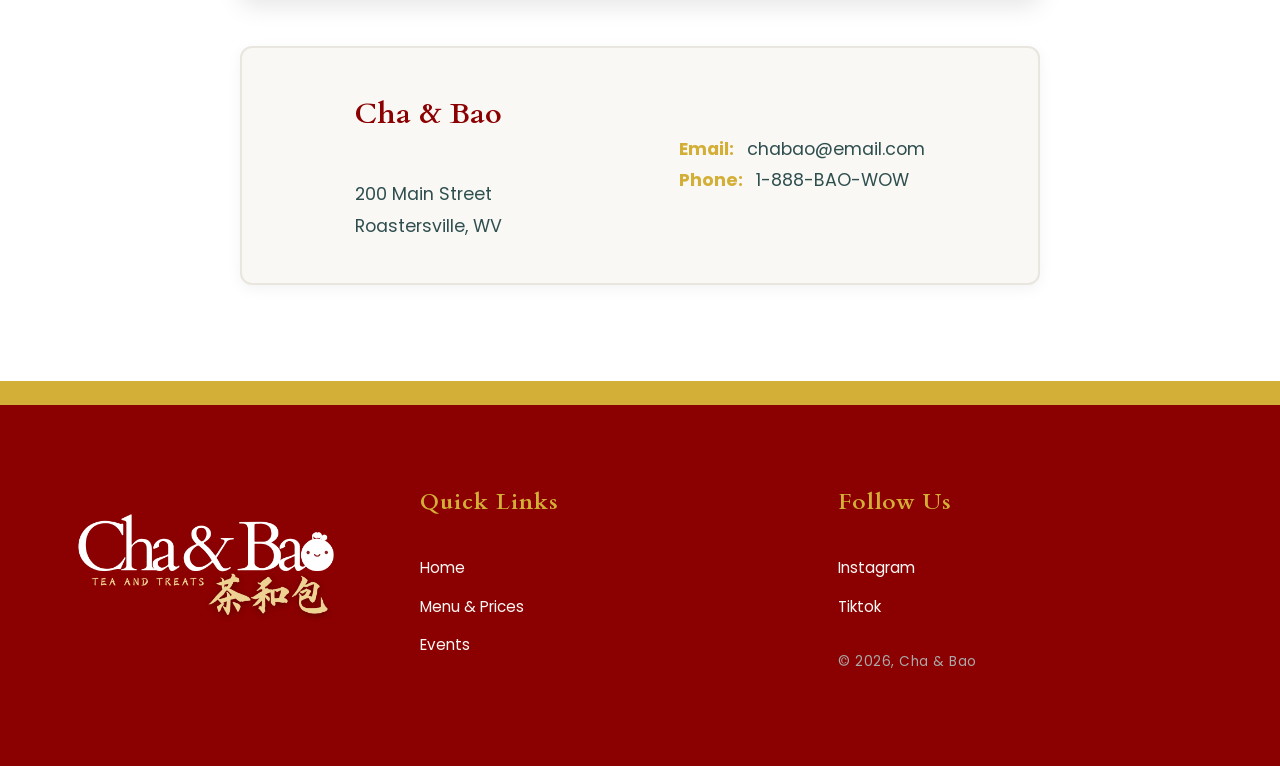
==== commit 57a1b354: "Revised contact stucture + added css to nav slider +  promo section" ====
--- a/index.html
+++ b/index.html
@@ -76,8 +76,6 @@
                 Made fresh daily and steamed to order, every basket brings warm comfort and bold 
                 flavor straight to your table. 
             </p>
-
-            <p> hello </p>
         </div>
 
         <div class="features-wrapper">
@@ -112,7 +110,7 @@
         
         <!-- Added a proper class and placeholder image for your promo -->
         <div class="promo-image-wrapper">
-            <img src="images/hero-slider/dim-sum-spread.png" alt="Holiday Dim Sum Basket">
+            <img src="images/promo.png" alt="Holiday Dim Sum Basket">
         </div>
     </section>
 
@@ -124,19 +122,25 @@
             
             <img src="images/map.png" alt="Cha and Bao Storefront">
             
-            <address class="store-address">
-                <strong>Cha & Bao</strong><br>
-                200 Main Street<br>
-                Roastersville, WV
-            </address>
+            <div class="contact-card">
+                <address class="store-address">
+                    <strong>Cha & Bao</strong><br>
+                    <span>200 Main Street</span><br>
+                    <span>Roastersville, WV</span>
+                </address>
+
+                <div class="contact-info">
+                    <p><strong>Email:</strong> chabao@email.com</p>
+                    <p><strong>Phone:</strong> 1-888-BAO-WOW</p>
+                </div>
+            </div>
         </div>
     </section>
-
      <!-- FOOTER SECTION -->
     <footer>
         <section class="footer-section">
             <div class="footer-content">
-                <div class="forma-descrip">
+                <div class="footer-descrip">
                     <a href="index.html">
                         <img id="chaobao-logo" src="images/chaobao-logo.png" alt="Chaobao-Logo">
                     </a>
--- a/style.css
+++ b/style.css
@@ -96,6 +96,7 @@
     height: 100%;
     overflow-x: auto;
     scroll-snap-type: x mandatory;
+    scroll-behavior: smooth;
     scrollbar-width: none; /* Firefox */
 }
 
@@ -111,6 +112,33 @@
     object-fit: cover;
     scroll-snap-align: start;
     filter: brightness(0.5);
+}
+
+/* =========================================
+   SLIDER NAVIGATION DOTS
+========================================= */
+.slider-nav {
+    display: flex;
+    column-gap: 1rem;
+    position: absolute;
+    bottom: 2.5rem;
+    left: 50%;
+    transform: translateX(-50%);
+    z-index: 3;
+}
+
+.slider-nav a {
+    width: 12px;
+    height: 12px;
+    border-radius: 50%;
+    background-color: #faf8f5; /* Warm cream to match your theme */
+    opacity: 0.5;
+    transition: opacity 0.3s ease, transform 0.3s ease;
+}
+
+.slider-nav a:hover {
+    opacity: 1;
+    transform: scale(1.2);
 }
 
 .hero-overlay {
@@ -132,7 +160,6 @@
     line-height: 1.1;
 }
 
-/* Call to Action Buttons */
 .cta-button {
     background-color: #8b0000; /* Deep Crimson Red */
     color: #faf8f5;
@@ -153,7 +180,7 @@
     background-color: #d4af37;
     color: #2f4f4f;
     transform: translateY(-3px);
-    box-shadow: 0 6px 20px rgba(212, 175, 55, 0.4);
+    box-shadow: 0 6px 16px rgba(212, 175, 55, 0.4);
 }
 
 /* =========================================
@@ -215,20 +242,45 @@
 ========================================= */
 .promo-section {
     padding: 7rem 2rem;
-    background-image: url(images/red-bkg.png);
+    background-color: #8b0000; 
+    background-image: url('images/red-bkg.png');
+    background-size: cover;
+    background-position: center;
+    
     display: flex;
     justify-content: center;
-    align-items: center;
-    filter: brightness(1);
+    align-items: stretch; /* Forces both boxes to be the exact same height */
+    gap: 3rem; 
+    flex-wrap: wrap; 
 }
 
 .promo-content {
     background-color: #faf8f5;
-    border: 8px dotted #d4af37;
+    border: 16px dotted #d4af37;
     padding: 4rem 3rem;
-    max-width: 750px;
+    flex: 1; /* Allows the box to scale evenly */
+    max-width: 500px; /* Locks the max width to match the image */
+    display: flex;
+    flex-direction: column;
+    justify-content: center; /* Centers the text vertically inside the box */
     text-align: center;
     border-radius: 12px;
+    box-shadow: 0 15px 40px rgba(0, 0, 0, 0.3);
+}
+
+/* We added this wrapper rule so it plays nicely with the flex grid */
+.promo-image-wrapper {
+    flex: 1; /* Matches the text box scale */
+    max-width: 500px; /* Matches the text box width */
+    display: flex;
+}
+
+.promo-image-wrapper img {
+    width: 100%;
+    height: 100%; /* Forces the image to stretch to the exact height of the text box */
+    object-fit: cover; /* Ensures the image doesn't look stretched or squished */
+    border-radius: 12px;
+    border: solid 16px white;
     box-shadow: 0 15px 40px rgba(0, 0, 0, 0.3);
 }
 
@@ -236,6 +288,7 @@
     font-size: 2.8rem;
     color: #8b0000;
     margin-bottom: 0.5rem;
+    line-height: 3rem;
 }
 
 .promo-content h5 {
@@ -262,6 +315,7 @@
     padding: 6rem 2rem;
     background-color: #ffffff;
     text-align: center;
+    border-top: 24px solid #4a7b59; 
 }
 
 .location-content {
@@ -290,18 +344,39 @@
     box-shadow: 0 8px 25px rgba(0, 0, 0, 0.1);
 }
 
-.store-address {
+/* New Contact Card Styling */
+.contact-card {
+    display: flex;
+    justify-content: space-around;
+    align-items: center;
+    background-color: #faf8f5;
+    padding: 2.5rem;
+    border-radius: 12px;
+    border: 2px solid #e9e5df;
+    box-shadow: 0 4px 15px rgba(0, 0, 0, 0.05);
+    text-align: left; /* Keeps text aligned inside the boxes */
+    flex-wrap: wrap;
+    gap: 2rem;
+}
+
+.store-address, .contact-info {
     font-style: normal;
     font-size: 1.1rem;
     line-height: 1.8;
+    color: #2f4f4f;
 }
 
 .store-address strong {
     font-family: 'Cardo', serif;
-    font-size: 1.5rem;
+    font-size: 1.8rem;
     color: #8b0000;
     display: block;
     margin-bottom: 0.5rem;
+}
+
+.contact-info strong {
+    color: #d4af37;
+    margin-right: 8px;
 }
 
 /* =========================================
@@ -515,11 +590,11 @@
    FOOTER SECTION
 ========================================= */
 .footer-section {
-    background-color: #8b0000; /* Dark Slate Charcoal */
+    background-color: #8b0000; 
     width: 100%;
     color: #faf8f5;
     font-family: 'Poppins', sans-serif;
-    border-top: 5px solid #d4af37; /* Gold accent line */
+    border-top: 24px solid #d4af37; 
 }
 
 .footer-content {
@@ -533,7 +608,7 @@
     gap: 3rem;
 }
 
-.forma-descrip {
+.footer-descrip {
     flex: 1 1 250px;
     max-width: 300px;
 }
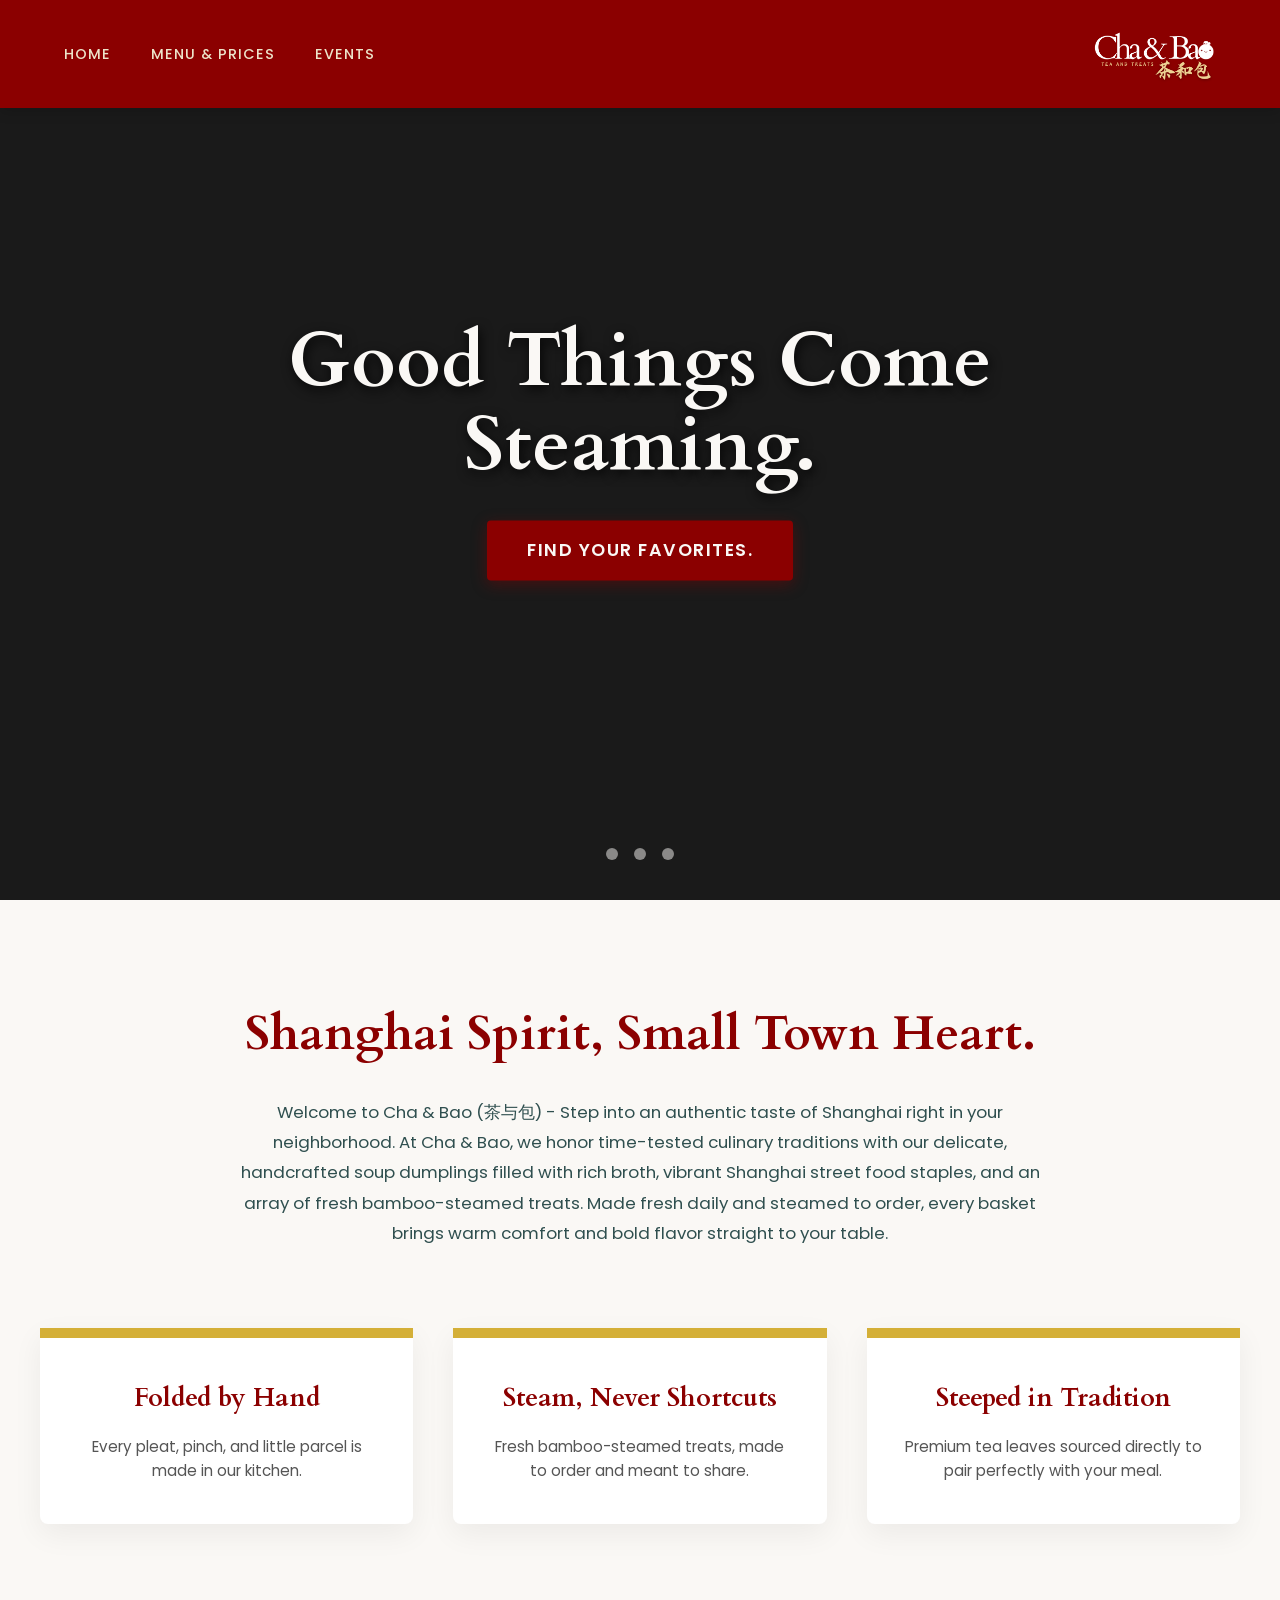
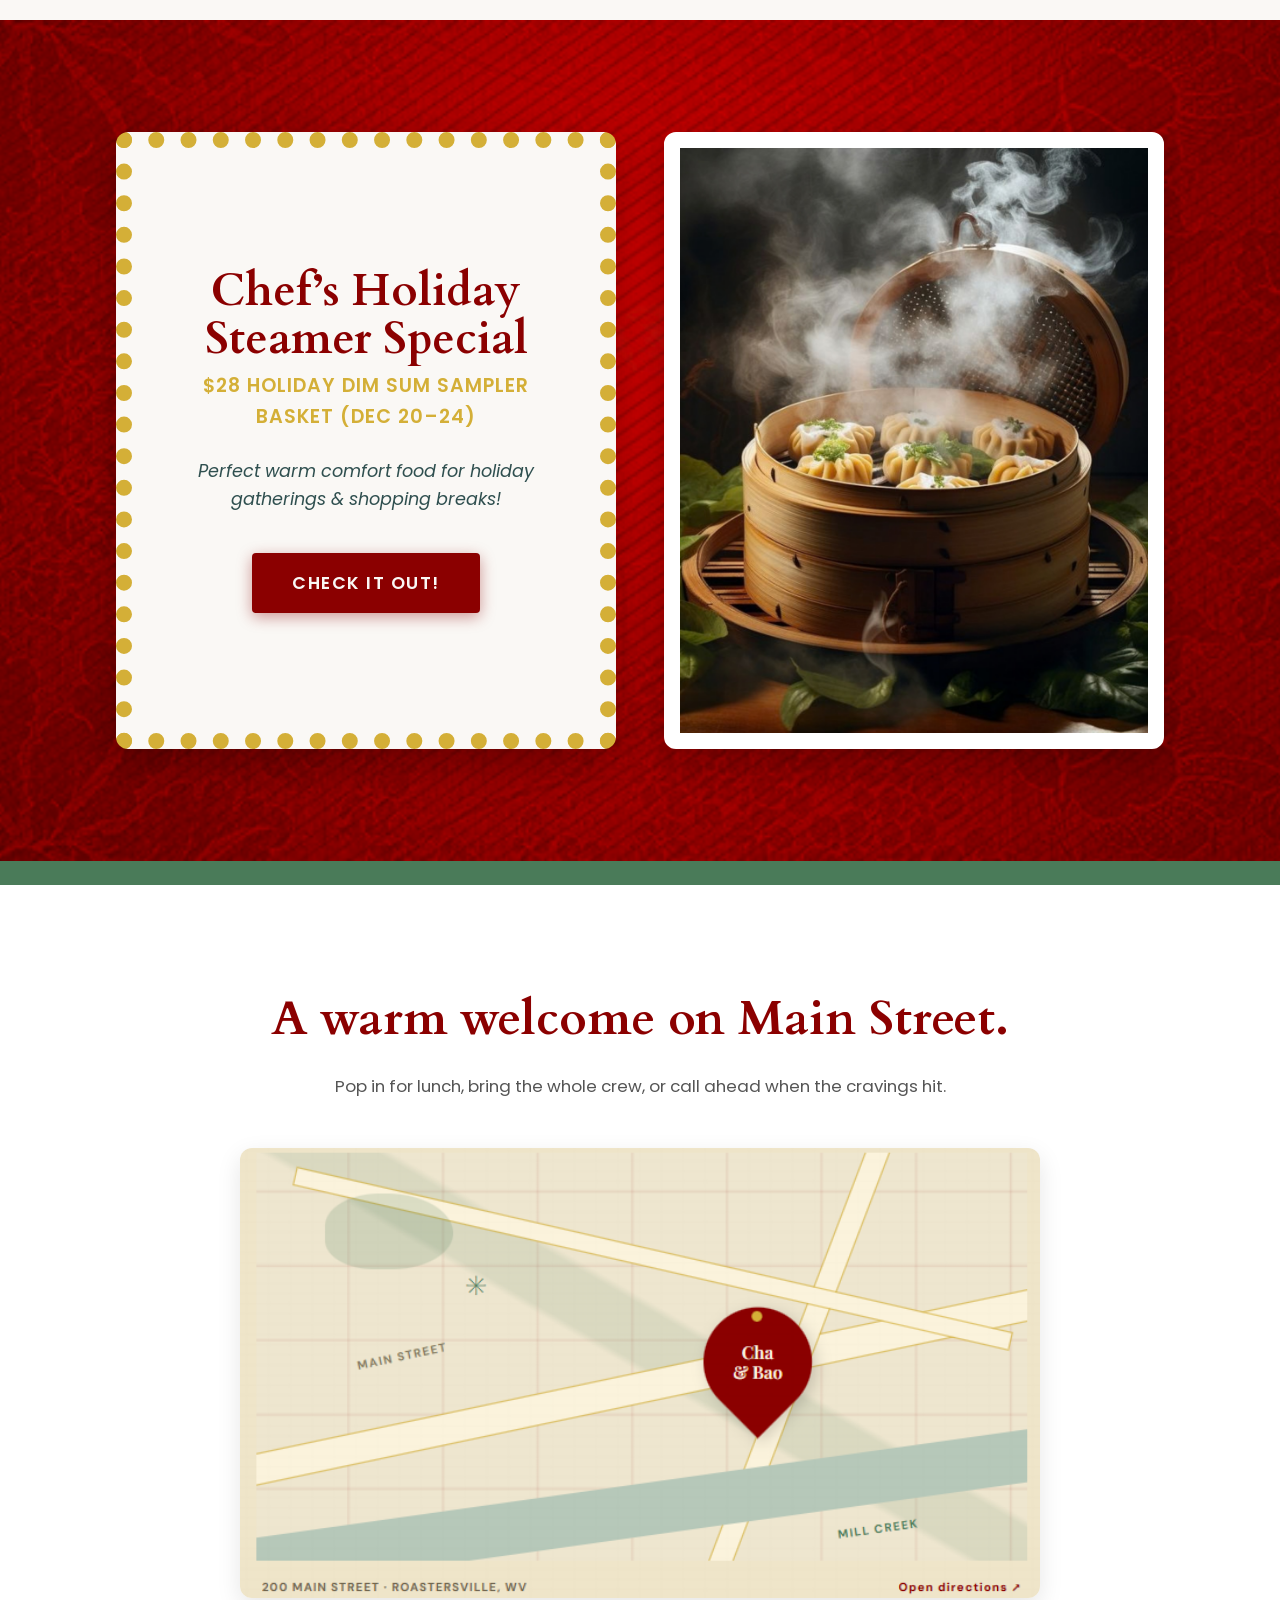
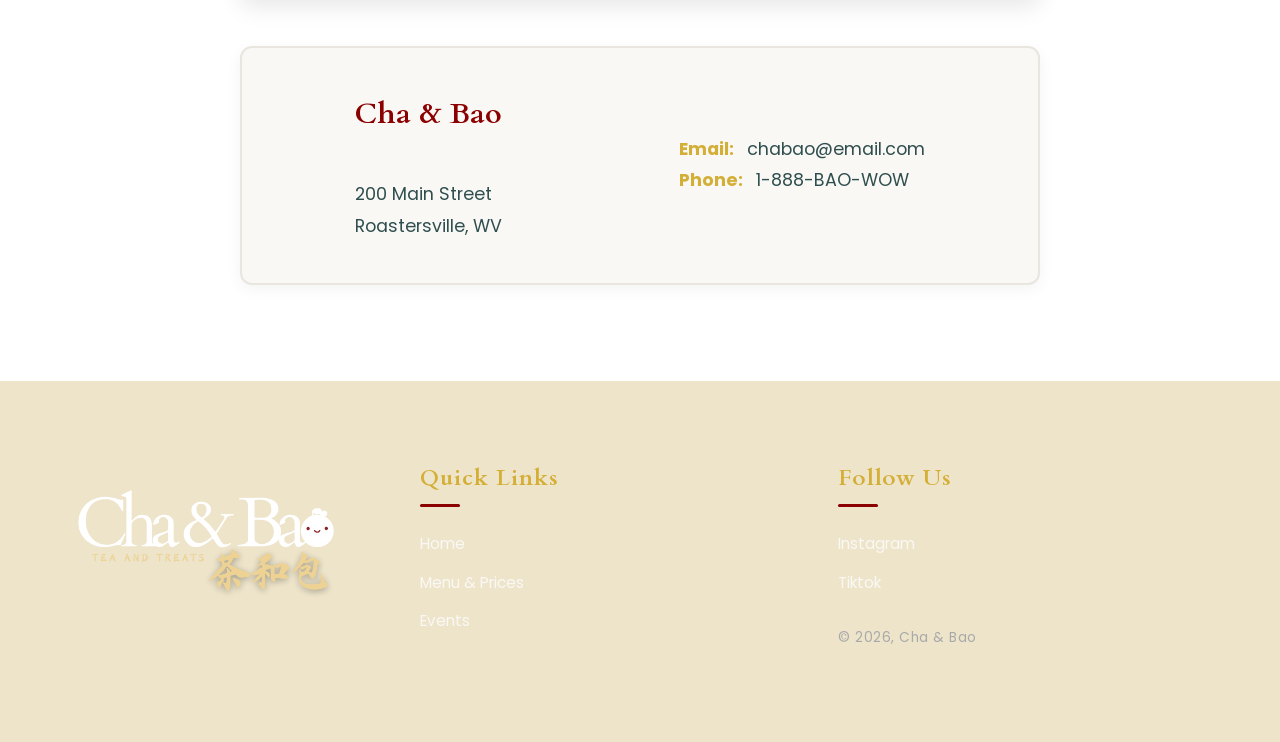
==== commit bd4bef8e: "Update index.html" ====
--- a/index.html
+++ b/index.html
@@ -34,17 +34,17 @@
     <main id="home" class="hero-section">
         <div class="slider-wrapper">
             <div class="slider">
-                <video id="slide-1" autoplay loop muted playsinline alt="Steaming Dumplings Video">
+                <video id="slide-1" autoplay loop muted playsinline aria-label="Steaming Dumplings Video">
                     <source src="videos/landing-page1.mp4" type="video/mp4">
                     Your browser does not support the video tag.
                 </video>
 
-                <video id="slide-2" autoplay loop muted playsinline alt="Steaming Dumplings Video">
+                <video id="slide-2" autoplay loop muted playsinline aria-label="Steaming Dumplings Video">
                     <source src="videos/landing-page2.mp4" type="video/mp4">
                     Your browser does not support the video tag.
                 </video>
 
-                <video id="slide-3" autoplay loop muted playsinline alt="Steaming Dumplings Video">
+                <video id="slide-3" autoplay loop muted playsinline aria-label="Steaming Dumplings Video">
                     <source src="videos/landing-page3.mp4" type="video/mp4">
                     Your browser does not support the video tag.
                 </video>
@@ -138,7 +138,6 @@
     </section>
      <!-- FOOTER SECTION -->
     <footer>
-        <section class="footer-section">
             <div class="footer-content">
                 <div class="footer-descrip">
                     <a href="index.html">
@@ -163,8 +162,7 @@
                         <li class="copyright">© 2026, Cha & Bao</li>
                     </ul>
                 </div>
-            </div>
-        </section>
+            </div
     </footer>
 </body>
 </html>
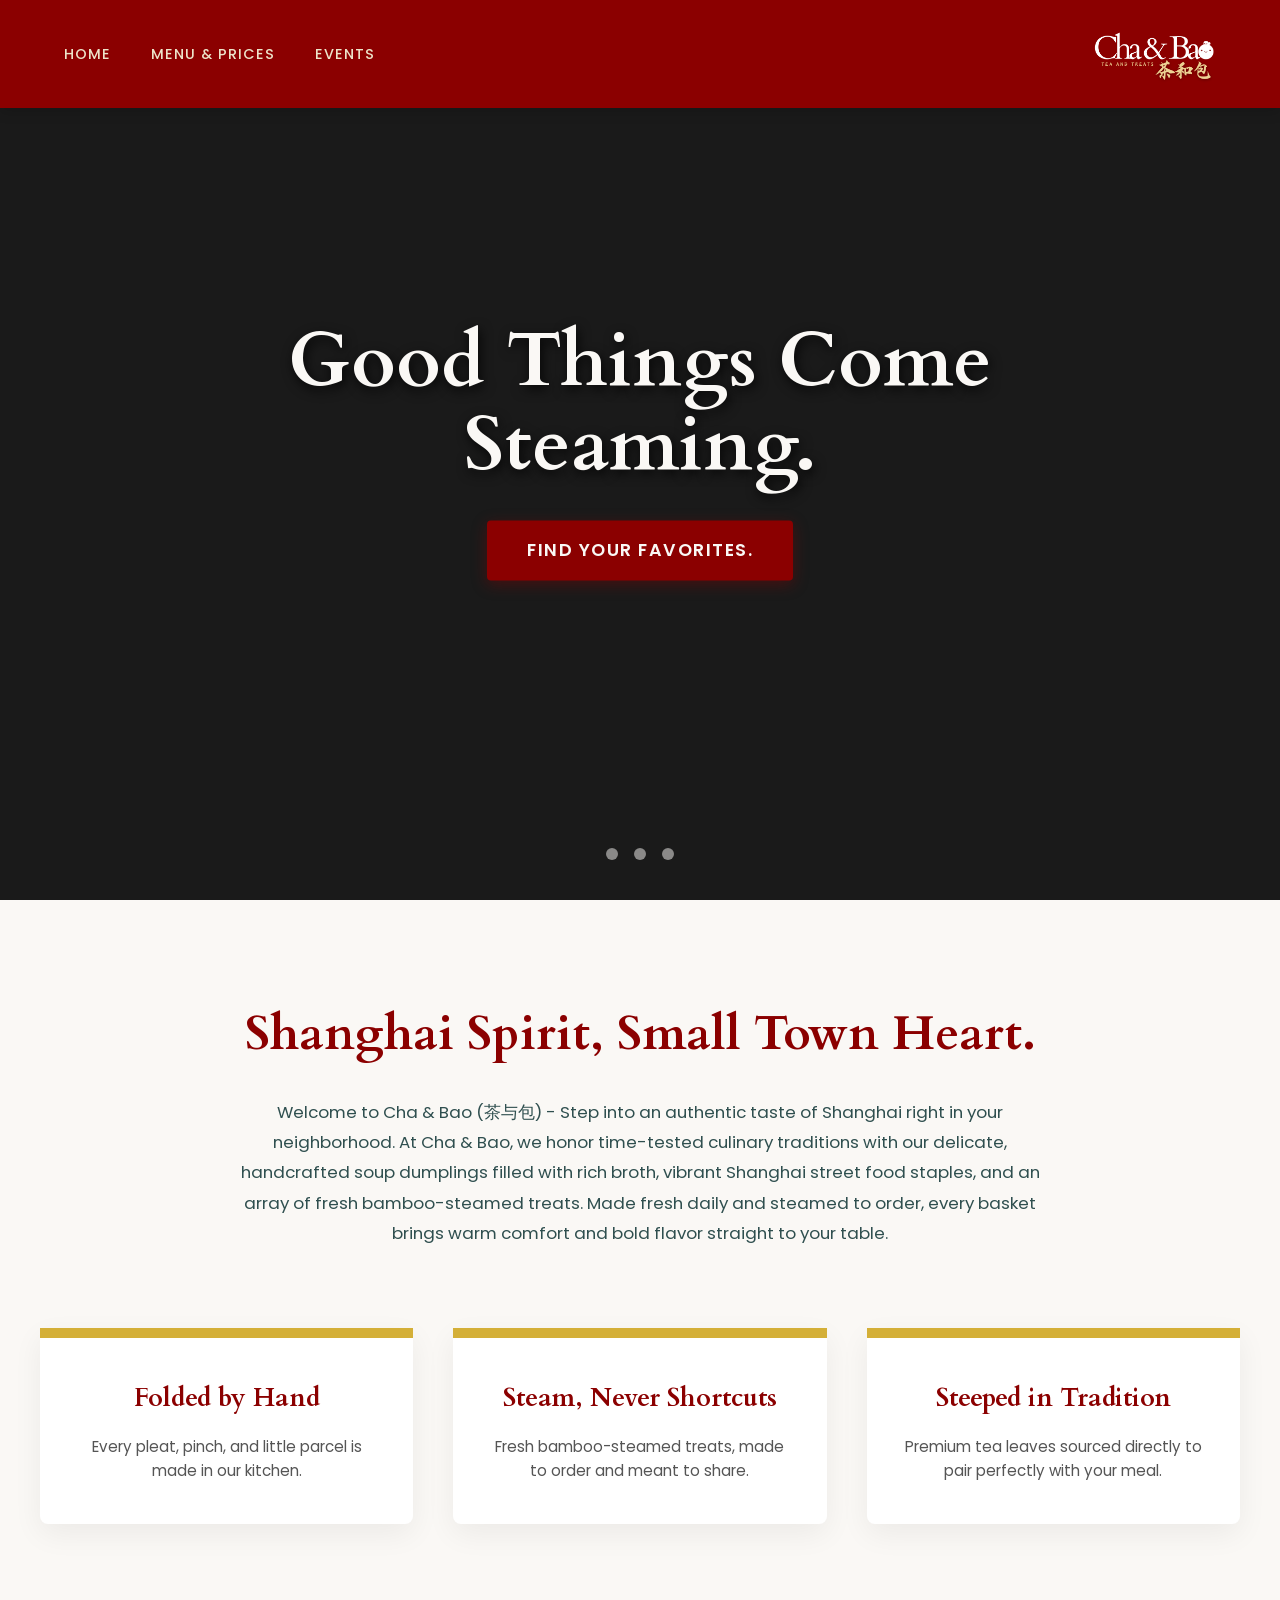
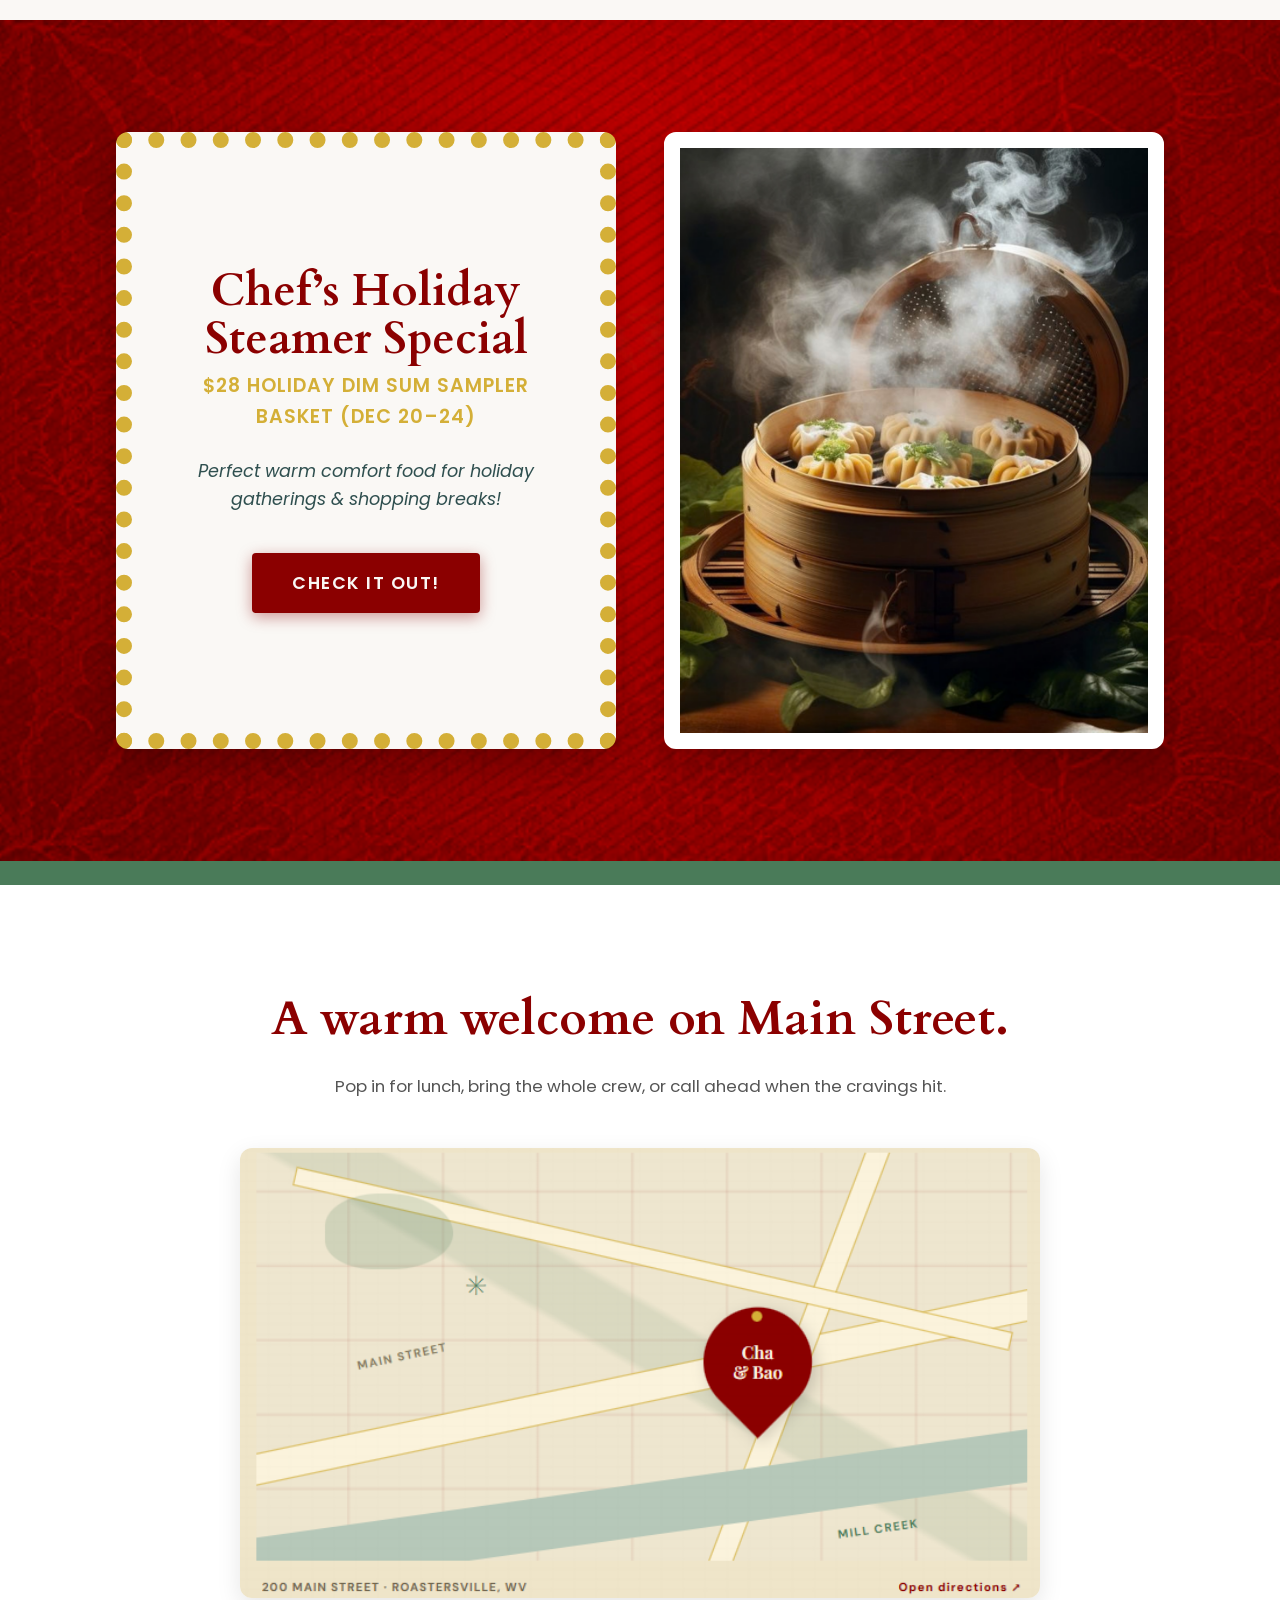
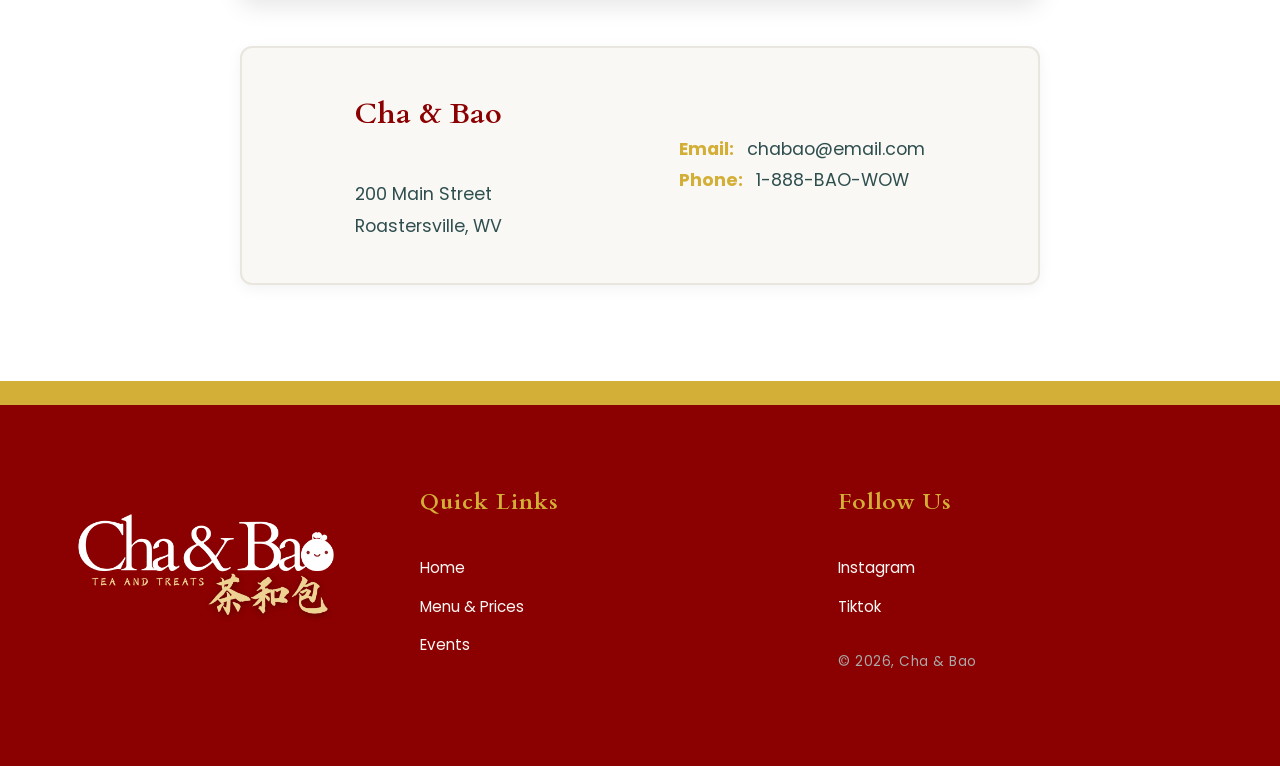
==== commit 464e93cf: "Revised events + footer" ====
--- a/index.html
+++ b/index.html
@@ -138,31 +138,31 @@
     </section>
      <!-- FOOTER SECTION -->
     <footer>
-            <div class="footer-content">
-                <div class="footer-descrip">
-                    <a href="index.html">
-                        <img id="chaobao-logo" src="images/chaobao-logo.png" alt="Chaobao-Logo">
-                    </a>
-                </div>
+        <div class="footer-content">
+            <div class="footer-descrip">
+                <a href="index.html">
+                    <img id="chaobao-logo" src="images/chaobao-logo.png" alt="Chaobao-Logo">
+                </a>
+            </div>
 
-                <div class="footer-column quick-links">
-                    <h4>Quick Links</h4>
-                    <ul>
-                        <li><a href="index.html">Home</a></li>
-                        <li><a href="menu.html">Menu & Prices</a></li>
-                        <li><a href="events.html">Events</a></li>
-                    </ul>
-                </div>
+            <div class="footer-column quick-links">
+                <h4>Quick Links</h4>
+                <ul>
+                    <li><a href="index.html">Home</a></li>
+                    <li><a href="menu.html">Menu & Prices</a></li>
+                    <li><a href="events.html">Events</a></li>
+                </ul>
+            </div>
 
-                <div class="footer-column social-links">
-                    <h4>Follow Us</h4>
-                    <ul>
-                        <li><a href="https://www.instagram.com" target="_blank">Instagram</a></li>
-                        <li><a href="https://www.tiktok.com" target="_blank">Tiktok</a></li>
-                        <li class="copyright">© 2026, Cha & Bao</li>
-                    </ul>
-                </div>
-            </div
+            <div class="footer-column social-links">
+                <h4>Follow Us</h4>
+                <ul>
+                    <li><a href="https://www.instagram.com" target="_blank">Instagram</a></li>
+                    <li><a href="https://www.tiktok.com" target="_blank">Tiktok</a></li>
+                    <li class="copyright">© 2026, Cha & Bao</li>
+                </ul>
+            </div>
+        </div>
     </footer>
 </body>
 </html>
--- a/style.css
+++ b/style.css
@@ -383,6 +383,7 @@
    MENU HERO INTRO
 ========================================= */
 .menu-section {
+    background-image: url(images/jade-bkg.png);
     padding: 12rem 2rem 6rem 2rem;
     background-color: #faf8f5;
     color: #1a1a1a;
@@ -455,7 +456,7 @@
     box-shadow: 0 12px 30px rgba(0, 0, 0, 0.1);
 }
 
-.mat-img-wrapper {
+.food-img-wrapper {
     position: relative;
     width: 100%;
     aspect-ratio: 4 / 3;
@@ -463,7 +464,7 @@
     overflow: hidden;
 }
 
-.mat-img-wrapper img {
+.food-img-wrapper img {
     width: 100%;
     height: 100%;
     object-fit: cover;
@@ -478,11 +479,11 @@
     z-index: 1;
 }
 
-.mat-img-wrapper:hover .hover-img {
+.food-img-wrapper:hover .hover-img {
     opacity: 1;
 }
 
-.mat-img-wrapper:hover .base-img {
+.food-img-wrapper:hover .base-img {
     opacity: 0;
 }
 
@@ -536,24 +537,36 @@
     padding: 1.5rem;
     display: flex;
     flex-direction: column;
-    align-items: center;
-    text-align: center;
-    flex-grow: 1;
-    justify-content: space-between;
+    align-items: flex-start;
+    text-align: left;
+    flex-grow: 1; /* Ensures the white card fills the available height */
+    /* Note: Removed justify-content: space-between so we can control the spacing manually */
 }
 
 .food-name {
-    font-size: 1.05rem;
-    font-weight: 600;
+    font-family: 'Cardo', serif;
+    font-size: 1.4rem; /* Slightly larger for better contrast */
+    font-weight: 700; /* Bolder to establish it as the primary element */
     color: #2f4f4f;
-    margin-bottom: 0.8rem;
-    line-height: 1.4;
+    margin-bottom: 0.2rem; /* Pulls the piece count closer to the name */
+    line-height: 1.3;
+}
+
+.piece-count {
+    font-family: 'Poppins', sans-serif;
+    font-size: 0.95rem;
+    font-weight: 400;
+    color: #777; /* Subtle grey creates a clear secondary hierarchy */
+    display: block;
 }
 
 .food-price {
-    font-size: 1.2rem;
+    font-family: 'Poppins', sans-serif;
+    font-size: 1.3rem; 
     font-weight: 700;
     color: #8b0000;
+    margin-top: auto; /* THE MAGIC TRICK: Pushes the price to the absolute bottom of the card */
+    padding-top: 1rem; /* Gives it a little breathing room from the text above */
 }
 
 /* =========================================
@@ -584,6 +597,154 @@
     content: '🥟';
     margin-right: 12px;
     font-size: 1.2rem;
+}
+
+/* =========================================
+   EVENTS & EXPERIENCES PAGE
+========================================= */
+.events-container {
+    /* Large top padding to push content below your fixed header */
+    padding: 10rem 2rem 6rem 2rem; 
+    max-width: 1200px;
+    margin: 0 auto;
+    text-align: center;
+}
+
+/* --- Header & Badges --- */
+.page-header {
+    margin-bottom: 3rem;
+}
+
+.category-badge {
+    display: inline-block;
+    background-color: #8b0000; /* Deep Crimson */
+    color: #d4af37; /* Gold */
+    font-size: 1.8rem;
+    width: 60px;
+    height: 60px;
+    line-height: 60px;
+    border-radius: 50%;
+    margin-bottom: 1.5rem;
+    font-family: 'Cardo', serif;
+    box-shadow: 0 4px 15px rgba(139, 0, 0, 0.3);
+}
+
+.page-header h1 {
+    font-size: clamp(2.5rem, 5vw, 3.5rem);
+    color: #8b0000;
+    margin-bottom: 1rem;
+}
+
+/* --- Hero Image --- */
+.hero-wrapper {
+    max-width: 1000px;
+    margin: 0 auto 5rem auto;
+    border-radius: 12px;
+    overflow: hidden;
+    box-shadow: 0 15px 40px rgba(0, 0, 0, 0.2);
+    border: 8px solid #ffffff; /* Gives it a framed photograph look */
+}
+
+.hero-image {
+    width: 100%;
+    max-height: 500px;
+    object-fit: cover;
+    display: block;
+}
+
+/* --- Events Grid --- */
+.events-list {
+    list-style: none;
+    display: grid;
+    grid-template-columns: repeat(auto-fit, minmax(300px, 1fr));
+    gap: 2.5rem;
+    padding: 0;
+    text-align: left;
+}
+
+/* --- Individual Event Cards --- */
+.event-item {
+    background-color: #ffffff;
+    padding: 2.5rem 2.5rem 3rem 2.5rem;
+    border-radius: 8px;
+    box-shadow: 0 8px 25px rgba(0, 0, 0, 0.05);
+    border-top: 10px solid #d4af37; /* Gold accent line matching home page */
+    position: relative;
+    transition: transform 0.3s ease, box-shadow 0.3s ease;
+    display: flex;
+    flex-direction: column;
+}
+
+.event-item:hover {
+    transform: translateY(-8px);
+    box-shadow: 0 12px 30px rgba(0, 0, 0, 0.1);
+}
+
+/* Pulls the emoji from the data-icon attribute in your HTML */
+.event-item::before {
+    content: attr(data-icon);
+    font-size: 2.5rem;
+    display: block;
+    margin-bottom: 1rem;
+}
+
+/* Small Chinese Character Accent Tag */
+.cn-tag {
+    position: absolute;
+    top: 1.5rem;
+    right: 1.5rem;
+    background-color: #faf8f5;
+    color: #8b0000;
+    font-family: 'Cardo', serif;
+    font-size: 1.2rem;
+    width: 40px;
+    height: 40px;
+    display: flex;
+    align-items: center;
+    justify-content: center;
+    border-radius: 50%;
+    border: 2px dotted #d4af37;
+}
+
+.event-title {
+    font-family: 'Cardo', serif;
+    font-size: 1.6rem;
+    color: #8b0000;
+    margin-bottom: 1rem;
+    line-height: 1.3;
+}
+
+.event-description {
+    font-family: 'Poppins', sans-serif;
+    font-size: 1.05rem;
+    color: #2f4f4f;
+    line-height: 1.7;
+    flex-grow: 1; /* Pushes content evenly if cards are different heights */
+}
+
+/* =========================================
+   FOOTER SECTION
+========================================= */
+footer {
+    background-color: #8b0000; 
+    width: 100%;
+    color: #faf8f5;
+    font-family: 'Poppins', sans-serif;
+    border-top: 24px solid #d4af37; 
+}
+
+footer .footer-logo {
+    font-family: 'Cardo', serif;
+    font-size: 2rem;
+    color: #d4af37;
+    margin-bottom: 1rem;
+}
+footer .footer-nav {
+    list-style: none;
+    display: flex;
+    justify-content: center;
+    gap: 1.5rem;
+    margin: 1.5rem 0;
 }
 
 /* =========================================
@@ -675,6 +836,8 @@
     letter-spacing: 0.5px;
 }
 
+
+
 /* =========================================
    FOOTER RESPONSIVENESS
 ========================================= */
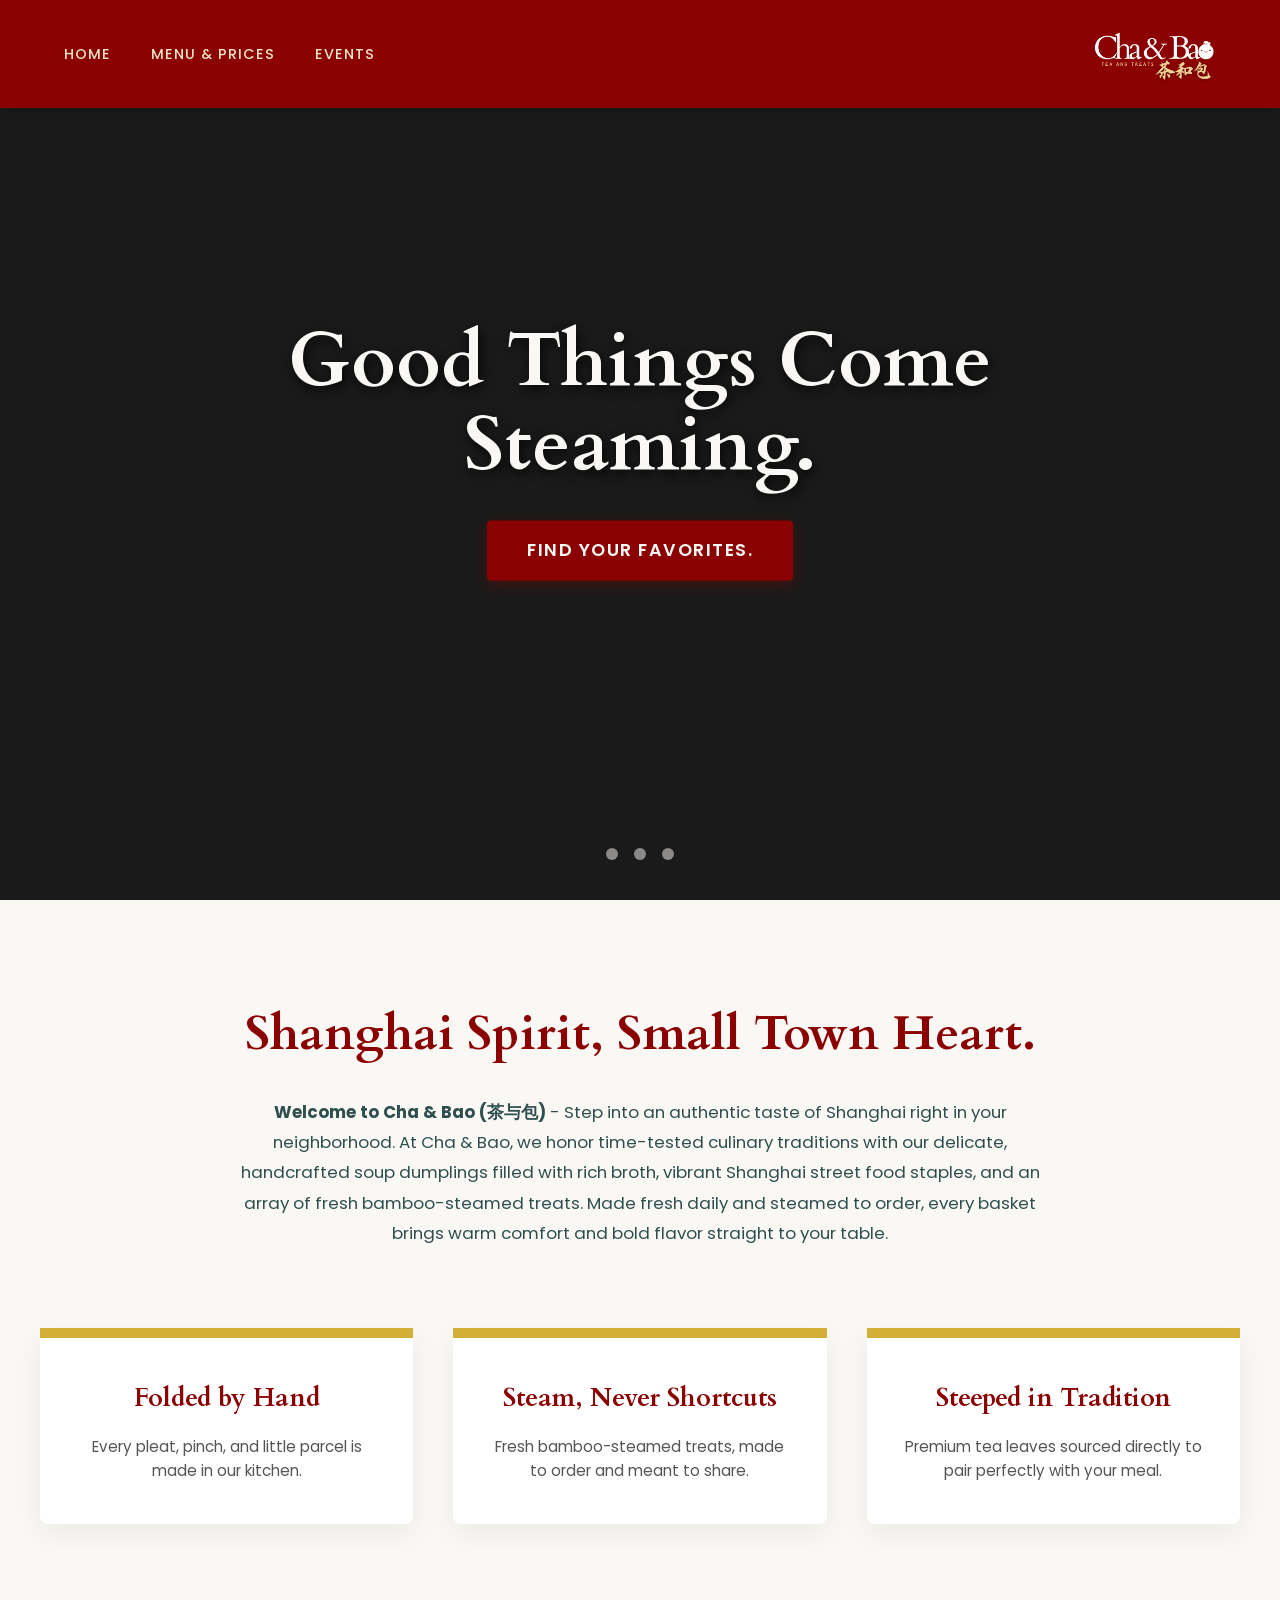
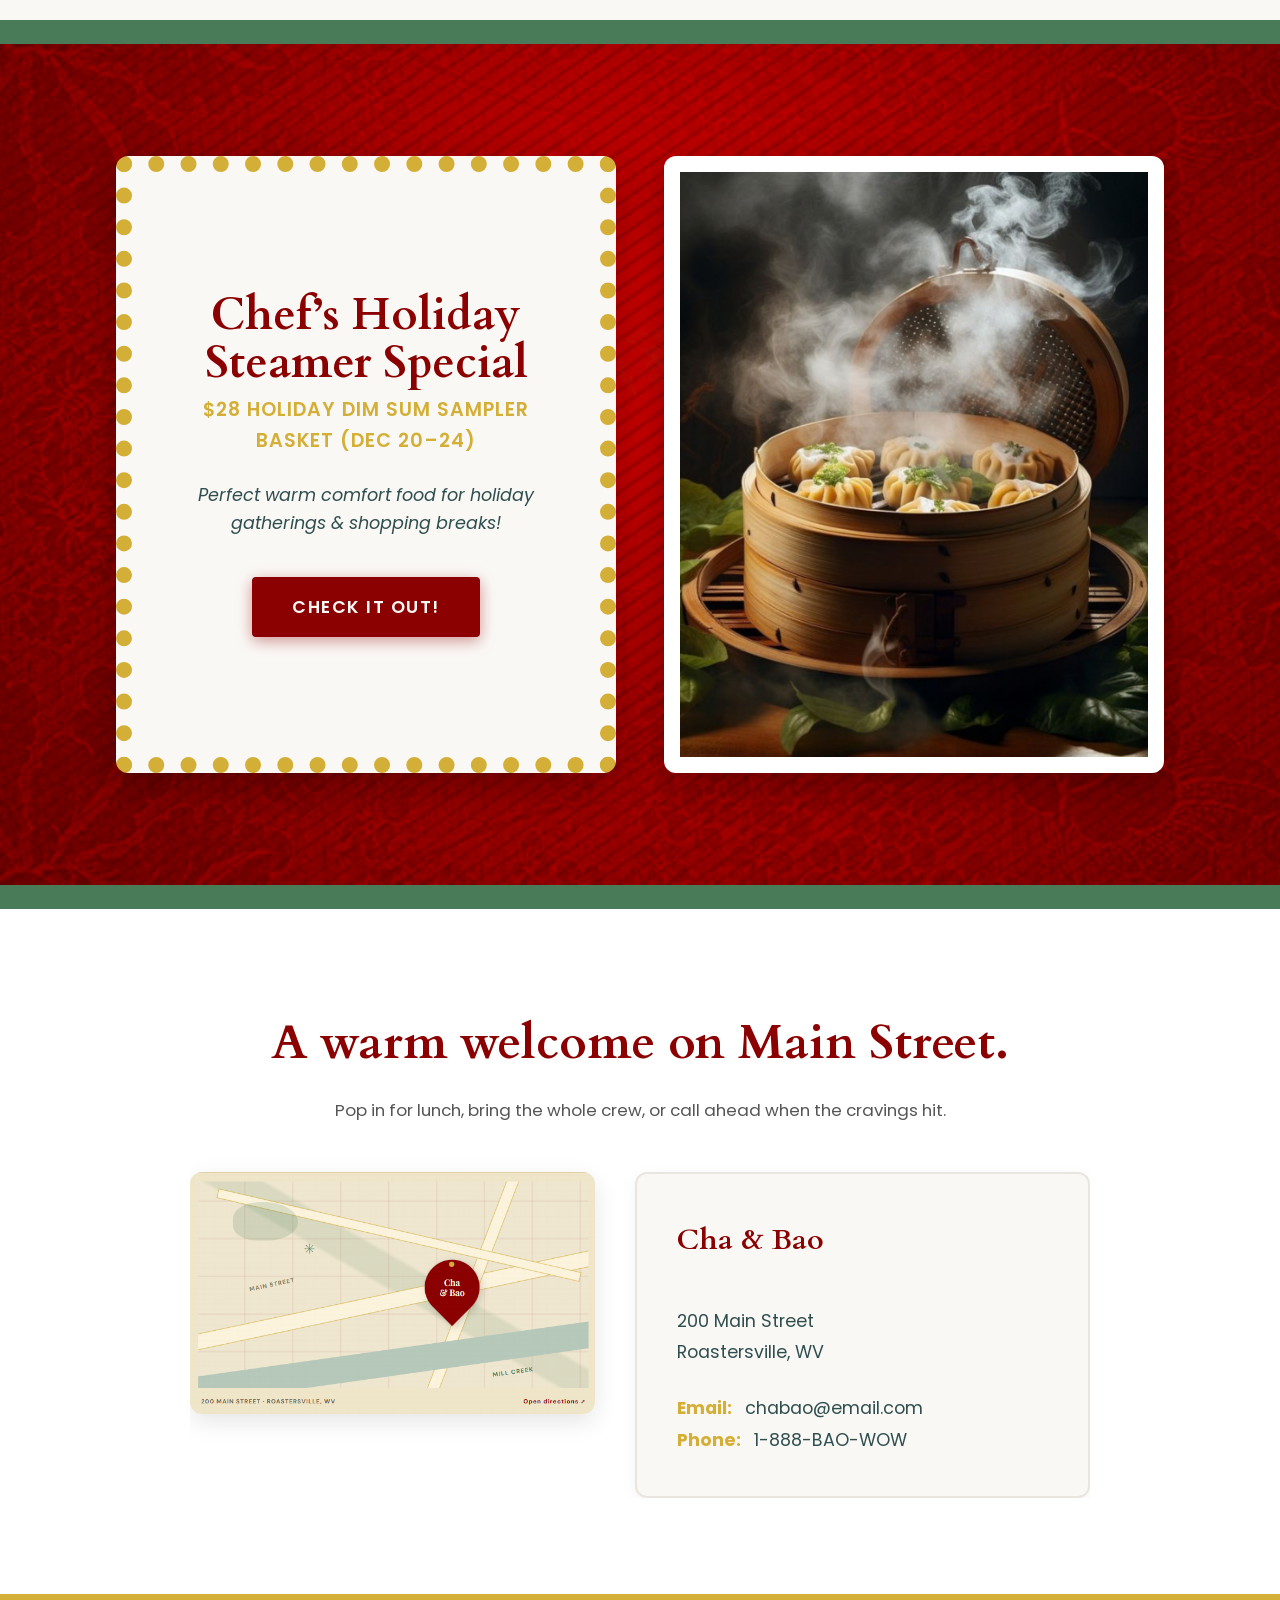
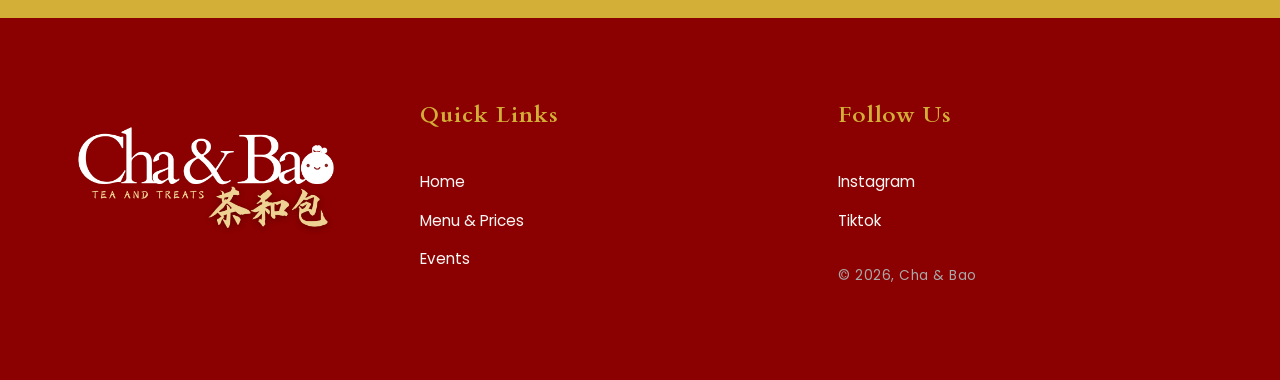
==== commit 347e38e0: "Added float" ====
--- a/index.html
+++ b/index.html
@@ -69,7 +69,7 @@
     <section id="about" class="about-section">
         <div class="about-intro">
             <h2>Shanghai Spirit, Small Town Heart.</h2>
-            <p>Welcome to Cha & Bao (茶与包) - Step into an authentic taste of Shanghai 
+            <p><b>Welcome to Cha & Bao (茶与包)</b> - Step into an authentic taste of Shanghai 
                 right in your neighborhood. At Cha & Bao, we honor time-tested culinary 
                 traditions with our delicate, handcrafted soup dumplings filled with rich broth, 
                 vibrant Shanghai street food staples, and an array of fresh bamboo-steamed treats.
@@ -120,7 +120,8 @@
             <h2>A warm welcome on Main Street.</h2>
             <p>Pop in for lunch, bring the whole crew, or call ahead when the cravings hit.</p>
             
-            <img src="images/map.png" alt="Cha and Bao Storefront">
+            <!-- Added the float class here -->
+            <img src="images/map.png" alt="Cha and Bao Storefront" class="float-left">
             
             <div class="contact-card">
                 <address class="store-address">
--- a/style.css
+++ b/style.css
@@ -68,7 +68,7 @@
     height: 70px; 
     width: auto;
     display: block;
-    transition: transform 0.3s ease; /* Adds a smooth hover effect */
+    transition: transform 0.3s ease; 
 }
 
 .nav-logo:hover {
@@ -97,11 +97,11 @@
     overflow-x: auto;
     scroll-snap-type: x mandatory;
     scroll-behavior: smooth;
-    scrollbar-width: none; /* Firefox */
+    scrollbar-width: none; 
 }
 
 .slider::-webkit-scrollbar {
-    display: none; /* Chrome/Safari */
+    display: none; 
 }
 
 .slider video, 
@@ -131,7 +131,7 @@
     width: 12px;
     height: 12px;
     border-radius: 50%;
-    background-color: #faf8f5; /* Warm cream to match your theme */
+    background-color: #faf8f5; 
     opacity: 0.5;
     transition: opacity 0.3s ease, transform 0.3s ease;
 }
@@ -161,7 +161,7 @@
 }
 
 .cta-button {
-    background-color: #8b0000; /* Deep Crimson Red */
+    background-color: #8b0000; 
     color: #faf8f5;
     font-family: 'Poppins', sans-serif;
     font-size: 1.1rem;
@@ -249,36 +249,36 @@
     
     display: flex;
     justify-content: center;
-    align-items: stretch; /* Forces both boxes to be the exact same height */
+    align-items: stretch; 
     gap: 3rem; 
     flex-wrap: wrap; 
+    border-top: 24px solid #4a7b59
 }
 
 .promo-content {
     background-color: #faf8f5;
     border: 16px dotted #d4af37;
     padding: 4rem 3rem;
-    flex: 1; /* Allows the box to scale evenly */
-    max-width: 500px; /* Locks the max width to match the image */
+    flex: 1; 
+    max-width: 500px; 
     display: flex;
     flex-direction: column;
-    justify-content: center; /* Centers the text vertically inside the box */
+    justify-content: center; 
     text-align: center;
     border-radius: 12px;
     box-shadow: 0 15px 40px rgba(0, 0, 0, 0.3);
 }
 
-/* We added this wrapper rule so it plays nicely with the flex grid */
 .promo-image-wrapper {
-    flex: 1; /* Matches the text box scale */
-    max-width: 500px; /* Matches the text box width */
+    flex: 1; 
+    max-width: 500px;
     display: flex;
 }
 
 .promo-image-wrapper img {
     width: 100%;
-    height: 100%; /* Forces the image to stretch to the exact height of the text box */
-    object-fit: cover; /* Ensures the image doesn't look stretched or squished */
+    height: 100%; 
+    object-fit: cover; 
     border-radius: 12px;
     border: solid 16px white;
     box-shadow: 0 15px 40px rgba(0, 0, 0, 0.3);
@@ -307,6 +307,26 @@
     margin-bottom: 2.5rem;
     font-style: italic;
 }
+/* =========================================
+   FLOAT UTILITY CLASSES
+========================================= */
+.float-left {
+    float: left; 
+    width: 45%; 
+    margin-right: 2.5rem;
+    margin-bottom: 1.5rem;
+}
+
+.float-right {
+    float: right; 
+    width: 45%;
+    margin-left: 2.5rem;
+    margin-bottom: 1.5rem;
+}
+
+.float-none {
+    float: none; 
+}
 
 /* =========================================
    LOCATION SECTION
@@ -319,8 +339,9 @@
 }
 
 .location-content {
-    max-width: 800px;
+    max-width: 900px;
     margin: 0 auto;
+    overflow: hidden; /
 }
 
 .location-content h2 {
@@ -336,27 +357,23 @@
 }
 
 .location-content img {
-    width: 100%;
     max-height: 450px;
     object-fit: cover;
     border-radius: 12px;
-    margin-bottom: 2.5rem;
     box-shadow: 0 8px 25px rgba(0, 0, 0, 0.1);
 }
 
-/* New Contact Card Styling */
 .contact-card {
     display: flex;
-    justify-content: space-around;
-    align-items: center;
+    flex-direction: column; 
+    align-items: flex-start;
     background-color: #faf8f5;
     padding: 2.5rem;
     border-radius: 12px;
     border: 2px solid #e9e5df;
     box-shadow: 0 4px 15px rgba(0, 0, 0, 0.05);
-    text-align: left; /* Keeps text aligned inside the boxes */
-    flex-wrap: wrap;
-    gap: 2rem;
+    text-align: left; 
+    gap: 1.5rem;
 }
 
 .store-address, .contact-info {
@@ -383,7 +400,6 @@
    MENU HERO INTRO
 ========================================= */
 .menu-section {
-    background-image: url(images/jade-bkg.png);
     padding: 12rem 2rem 6rem 2rem;
     background-color: #faf8f5;
     color: #1a1a1a;
@@ -419,20 +435,20 @@
 }
 
 /* =========================================
-   MENU CATALOGUE GRID (CSS GRID)
+   MENU CATALOGUE GRID
 ========================================= */
 .menu-options {
-    display: grid;
-    grid-template-columns: repeat(auto-fill, minmax(280px, 1fr));
+    display: flex; 
+    flex-wrap: wrap; 
+    justify-content: center; 
     gap: 2.5rem;
     max-width: 1300px;
     margin: 0 auto;
     padding: 5rem 2rem;
 }
 
-/* Spans the category title across all grid columns */
 .menu-options > h1 {
-    grid-column: 1 / -1;
+    flex: 0 0 100%; 
     text-align: center;
     font-size: 2.8rem;
     color: #8b0000;
@@ -442,6 +458,8 @@
 }
 
 .menu-card {
+    flex: 1 1 300px; 
+    max-width: 380px; 
     background-color: #ffffff;
     border-radius: 8px;
     overflow: hidden;
@@ -460,7 +478,7 @@
     position: relative;
     width: 100%;
     aspect-ratio: 4 / 3;
-    background-color: #e9e5df; /* Placeholder bg */
+    background-color: #e9e5df;
     overflow: hidden;
 }
 
@@ -539,16 +557,15 @@
     flex-direction: column;
     align-items: flex-start;
     text-align: left;
-    flex-grow: 1; /* Ensures the white card fills the available height */
-    /* Note: Removed justify-content: space-between so we can control the spacing manually */
+    flex-grow: 1;
 }
 
 .food-name {
     font-family: 'Cardo', serif;
-    font-size: 1.4rem; /* Slightly larger for better contrast */
-    font-weight: 700; /* Bolder to establish it as the primary element */
+    font-size: 1.4rem; 
+    font-weight: 700; 
     color: #2f4f4f;
-    margin-bottom: 0.2rem; /* Pulls the piece count closer to the name */
+    margin-bottom: 0.2rem; 
     line-height: 1.3;
 }
 
@@ -556,7 +573,7 @@
     font-family: 'Poppins', sans-serif;
     font-size: 0.95rem;
     font-weight: 400;
-    color: #777; /* Subtle grey creates a clear secondary hierarchy */
+    color: #777; 
     display: block;
 }
 
@@ -565,8 +582,8 @@
     font-size: 1.3rem; 
     font-weight: 700;
     color: #8b0000;
-    margin-top: auto; /* THE MAGIC TRICK: Pushes the price to the absolute bottom of the card */
-    padding-top: 1rem; /* Gives it a little breathing room from the text above */
+    margin-top: auto; 
+    padding-top: 1rem; 
 }
 
 /* =========================================
@@ -603,7 +620,6 @@
    EVENTS & EXPERIENCES PAGE
 ========================================= */
 .events-container {
-    /* Large top padding to push content below your fixed header */
     padding: 10rem 2rem 6rem 2rem; 
     max-width: 1200px;
     margin: 0 auto;
@@ -617,8 +633,8 @@
 
 .category-badge {
     display: inline-block;
-    background-color: #8b0000; /* Deep Crimson */
-    color: #d4af37; /* Gold */
+    background-color: #8b0000; 
+    color: #d4af37; 
     font-size: 1.8rem;
     width: 60px;
     height: 60px;
@@ -626,7 +642,6 @@
     border-radius: 50%;
     margin-bottom: 1.5rem;
     font-family: 'Cardo', serif;
-    box-shadow: 0 4px 15px rgba(139, 0, 0, 0.3);
 }
 
 .page-header h1 {
@@ -642,7 +657,7 @@
     border-radius: 12px;
     overflow: hidden;
     box-shadow: 0 15px 40px rgba(0, 0, 0, 0.2);
-    border: 8px solid #ffffff; /* Gives it a framed photograph look */
+    border: 8px solid #ffffff; 
 }
 
 .hero-image {
@@ -655,8 +670,9 @@
 /* --- Events Grid --- */
 .events-list {
     list-style: none;
-    display: grid;
-    grid-template-columns: repeat(auto-fit, minmax(300px, 1fr));
+    display: flex; 
+    flex-wrap: wrap; 
+    justify-content: center;
     gap: 2.5rem;
     padding: 0;
     text-align: left;
@@ -664,11 +680,14 @@
 
 /* --- Individual Event Cards --- */
 .event-item {
+    flex: 1 1 300px; 
+    max-width: 350px; 
+    
     background-color: #ffffff;
     padding: 2.5rem 2.5rem 3rem 2.5rem;
     border-radius: 8px;
     box-shadow: 0 8px 25px rgba(0, 0, 0, 0.05);
-    border-top: 10px solid #d4af37; /* Gold accent line matching home page */
+    border-top: 10px solid #d4af37;
     position: relative;
     transition: transform 0.3s ease, box-shadow 0.3s ease;
     display: flex;
@@ -680,7 +699,6 @@
     box-shadow: 0 12px 30px rgba(0, 0, 0, 0.1);
 }
 
-/* Pulls the emoji from the data-icon attribute in your HTML */
 .event-item::before {
     content: attr(data-icon);
     font-size: 2.5rem;
@@ -688,7 +706,6 @@
     margin-bottom: 1rem;
 }
 
-/* Small Chinese Character Accent Tag */
 .cn-tag {
     position: absolute;
     top: 1.5rem;
@@ -719,7 +736,7 @@
     font-size: 1.05rem;
     color: #2f4f4f;
     line-height: 1.7;
-    flex-grow: 1; /* Pushes content evenly if cards are different heights */
+    flex-grow: 1; 
 }
 
 /* =========================================
@@ -750,14 +767,6 @@
 /* =========================================
    FOOTER SECTION
 ========================================= */
-.footer-section {
-    background-color: #8b0000; 
-    width: 100%;
-    color: #faf8f5;
-    font-family: 'Poppins', sans-serif;
-    border-top: 24px solid #d4af37; 
-}
-
 .footer-content {
     max-width: 1200px;
     margin: 0 auto;
@@ -775,7 +784,7 @@
 }
 
 #chaobao-logo {
-    height: 150px; /* Adjust this to size your logo */
+    height: 150px; 
     width: auto;
     display: block;
     margin-bottom: 1rem;
@@ -788,19 +797,18 @@
 .footer-column h4 {
     font-family: 'Cardo', serif;
     font-size: 1.4rem;
-    color: #d4af37; /* Warm Gold */
+    color: #d4af37; 
     margin-bottom: 1.5rem;
     position: relative;
     letter-spacing: 1px;
 }
 
-/* Red underline accent for footer headers */
 .footer-column h4::after {
     content: '';
     display: block;
     width: 40px;
     height: 3px;
-    background-color: #8b0000; /* Deep Crimson */
+    background-color: #8b0000; 
     margin-top: 8px;
     border-radius: 2px;
 }
@@ -823,7 +831,6 @@
     display: inline-block;
 }
 
-/* Hover effect for links */
 .footer-column a:hover {
     color: #d4af37;
     transform: translateX(4px);
@@ -851,7 +858,7 @@
     }
 
     .footer-column h4::after {
-        margin: 8px auto 0 auto; /* Centers the red underline on mobile */
+        margin: 8px auto 0 auto; 
     }
     
     .forma-descrip {
@@ -911,7 +918,6 @@
     }
 
     .quick-add-btn {
-        /* Always show on mobile since there is no hover */
         bottom: 20px;
         opacity: 1;
         background-color: rgba(139, 0, 0, 0.9);
